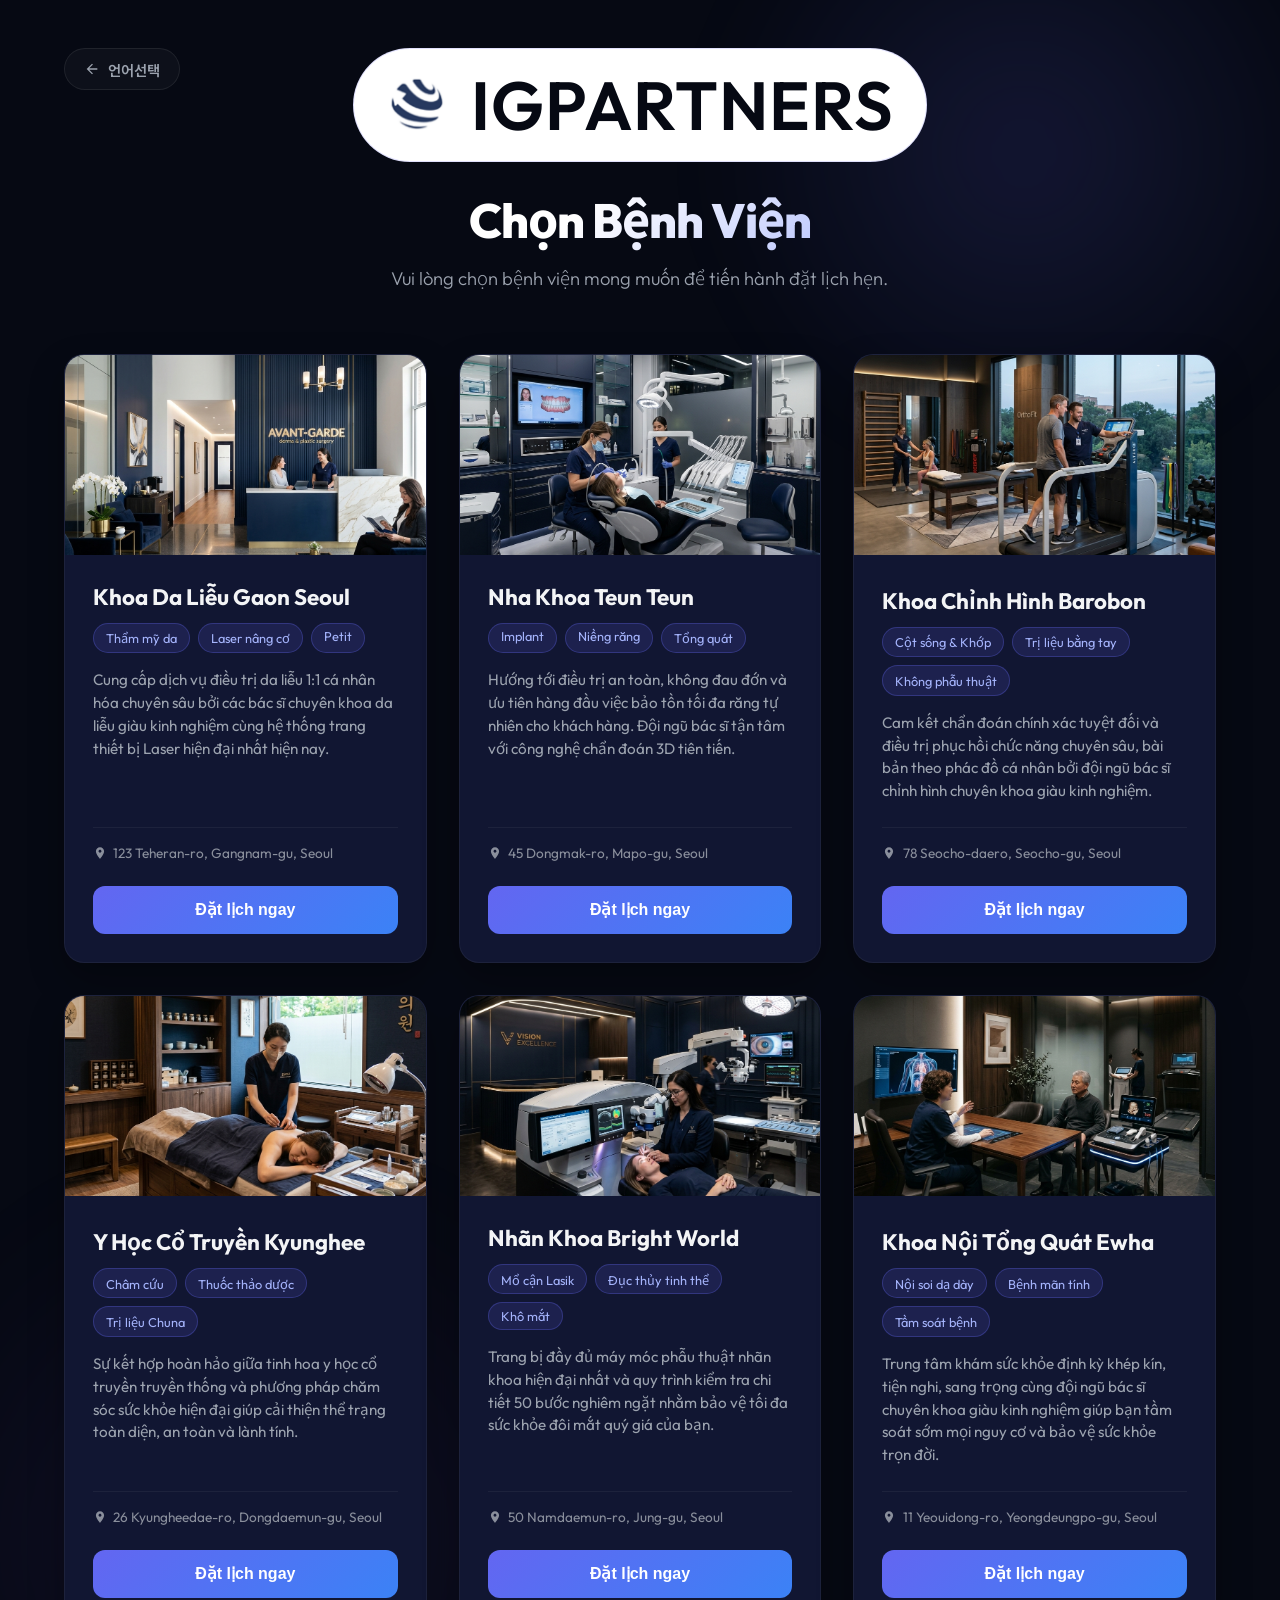
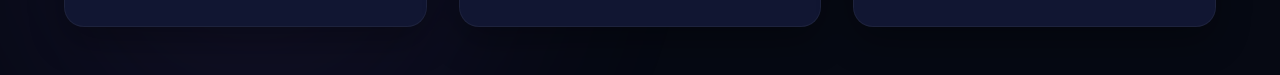
==== vi/index.html @ d09c88da "Add back-to-lang button to vi/index.html and style.css" ====
<!DOCTYPE html>
<html lang="vi">

<head>
  <meta charset="UTF-8">
  <meta name="viewport" content="width=device-width, initial-scale=1.0">
  <title>IGPartners - Chọn Bệnh Viện</title>

  <!-- 폰트 불러오기 -->
  <link rel="preconnect" href="https://fonts.googleapis.com">
  <link rel="preconnect" href="https://fonts.gstatic.com" crossorigin>
  <link
    href="https://fonts.googleapis.com/css2?family=Outfit:wght@300;400;600;800&family=Noto+Sans+KR:wght@300;400;700&display=swap"
    rel="stylesheet">

  <!-- 메인 스타일시트 연동 -->
  <link rel="stylesheet" href="../css/style.css">
</head>

<body>
  <!-- 백그라운드 오로라 빛 장식 -->
  <div class="bg-decorations">
    <div class="aurora-1"></div>
    <div class="aurora-2"></div>
  </div>

  <div class="container">
    <!-- 언어선택 돌아가기 버튼 -->
    <a href="../index.html" class="back-to-lang">
      <svg class="back-icon" viewBox="0 0 24 24">
        <path d="M20 11H7.83l5.59-5.59L12 4l-8 8 8 8 1.41-1.41L7.83 13H20v-2z"/>
      </svg>
      <span>언어선택</span>
    </a>

    <header class="header">
      <span class="brand-badge">
        <img src="../img/logo.png" alt="Logo" class="brand-logo">IGPartners
      </span>
      <h1 class="title">Chọn Bệnh Viện</h1>
      <p class="subtitle">Vui lòng chọn bệnh viện mong muốn để tiến hành đặt lịch hẹn.</p>
    </header>

    <!-- 3열 반응형 병원 그리드 영역 -->
    <main class="clinic-grid">

      <!-- 1. 서울 가온 피부과 -->
      <article class="clinic-card">
        <div class="clinic-img-wrapper">
          <img class="clinic-img" src="../img/clinic_1_dermatology.png" alt="Khoa Da Liễu Gaon Seoul">
        </div>
        <div class="clinic-content">
          <h2 class="clinic-title">Khoa Da Liễu Gaon Seoul</h2>
          <div class="clinic-depts">
            <span class="dept-badge">Thẩm mỹ da</span>
            <span class="dept-badge">Laser nâng cơ</span>
            <span class="dept-badge">Petit</span>
          </div>
          <p class="clinic-desc">Cung cấp dịch vụ điều trị da liễu 1:1 cá nhân hóa chuyên sâu bởi các bác sĩ chuyên khoa da liễu giàu kinh nghiệm cùng hệ thống trang thiết bị Laser hiện đại nhất hiện nay.</p>
          <div class="clinic-address">
            <svg class="address-icon" viewBox="0 0 24 24">
              <path d="M12 2C8.13 2 5 5.13 5 9c0 5.25 7 13 7 13s7-7.75 7-13c0-3.87-3.13-7-7-7zm0 9.5c-1.38 0-2.5-1.12-2.5-2.5s1.12-2.5 2.5-2.5 2.5 1.12 2.5 2.5-1.12 2.5-2.5 2.5z"/>
            </svg>
            <span>123 Teheran-ro, Gangnam-gu, Seoul</span>
          </div>
          <button class="clinic-select-btn" onclick="selectClinic('Gaon Seoul Dermatology')">Đặt lịch ngay</button>
        </div>
      </article>

      <!-- 2. 튼튼치과 -->
      <article class="clinic-card">
        <div class="clinic-img-wrapper">
          <img class="clinic-img" src="../img/clinic_2_dental.png" alt="Nha Khoa Teun Teun">
        </div>
        <div class="clinic-content">
          <h2 class="clinic-title">Nha Khoa Teun Teun</h2>
          <div class="clinic-depts">
            <span class="dept-badge">Implant</span>
            <span class="dept-badge">Niềng răng</span>
            <span class="dept-badge">Tổng quát</span>
          </div>
          <p class="clinic-desc">Hướng tới điều trị an toàn, không đau đớn và ưu tiên hàng đầu việc bảo tồn tối đa răng tự nhiên cho khách hàng. Đội ngũ bác sĩ tận tâm với công nghệ chẩn đoán 3D tiên tiến.</p>
          <div class="clinic-address">
            <svg class="address-icon" viewBox="0 0 24 24">
              <path d="M12 2C8.13 2 5 5.13 5 9c0 5.25 7 13 7 13s7-7.75 7-13c0-3.87-3.13-7-7-7zm0 9.5c-1.38 0-2.5-1.12-2.5-2.5s1.12-2.5 2.5-2.5 2.5 1.12 2.5 2.5-1.12 2.5-2.5 2.5z"/>
            </svg>
            <span>45 Dongmak-ro, Mapo-gu, Seoul</span>
          </div>
          <button class="clinic-select-btn" onclick="selectClinic('Teun Teun Dental')">Đặt lịch ngay</button>
        </div>
      </article>

      <!-- 3. 바로본정형외과 -->
      <article class="clinic-card">
        <div class="clinic-img-wrapper">
          <img class="clinic-img" src="../img/clinic_3_ortho.png" alt="Khoa Chỉnh Hình Barobon">
        </div>
        <div class="clinic-content">
          <h2 class="clinic-title">Khoa Chỉnh Hình Barobon</h2>
          <div class="clinic-depts">
            <span class="dept-badge">Cột sống & Khớp</span>
            <span class="dept-badge">Trị liệu bằng tay</span>
            <span class="dept-badge">Không phẫu thuật</span>
          </div>
          <p class="clinic-desc">Cam kết chẩn đoán chính xác tuyệt đối và điều trị phục hồi chức năng chuyên sâu, bài bản theo phác đồ cá nhân bởi đội ngũ bác sĩ chỉnh hình chuyên khoa giàu kinh nghiệm.</p>
          <div class="clinic-address">
            <svg class="address-icon" viewBox="0 0 24 24">
              <path d="M12 2C8.13 2 5 5.13 5 9c0 5.25 7 13 7 13s7-7.75 7-13c0-3.87-3.13-7-7-7zm0 9.5c-1.38 0-2.5-1.12-2.5-2.5s1.12-2.5 2.5-2.5 2.5 1.12 2.5 2.5-1.12 2.5-2.5 2.5z"/>
            </svg>
            <span>78 Seocho-daero, Seocho-gu, Seoul</span>
          </div>
          <button class="clinic-select-btn" onclick="selectClinic('Barobon Orthopedics')">Đặt lịch ngay</button>
        </div>
      </article>

      <!-- 4. 경희한의원 -->
      <article class="clinic-card">
        <div class="clinic-img-wrapper">
          <img class="clinic-img" src="../img/clinic_4_oriental.png" alt="Phòng Khám Y Học Cổ Truyền Kyunghee">
        </div>
        <div class="clinic-content">
          <h2 class="clinic-title">Y Học Cổ Truyền Kyunghee</h2>
          <div class="clinic-depts">
            <span class="dept-badge">Châm cứu</span>
            <span class="dept-badge">Thuốc thảo dược</span>
            <span class="dept-badge">Trị liệu Chuna</span>
          </div>
          <p class="clinic-desc">Sự kết hợp hoàn hảo giữa tinh hoa y học cổ truyền truyền thống và phương pháp chăm sóc sức khỏe hiện đại giúp cải thiện thể trạng toàn diện, an toàn và lành tính.</p>
          <div class="clinic-address">
            <svg class="address-icon" viewBox="0 0 24 24">
              <path d="M12 2C8.13 2 5 5.13 5 9c0 5.25 7 13 7 13s7-7.75 7-13c0-3.87-3.13-7-7-7zm0 9.5c-1.38 0-2.5-1.12-2.5-2.5s1.12-2.5 2.5-2.5 2.5 1.12 2.5 2.5-1.12 2.5-2.5 2.5z"/>
            </svg>
            <span>26 Kyungheedae-ro, Dongdaemun-gu, Seoul</span>
          </div>
          <button class="clinic-select-btn" onclick="selectClinic('Kyunghee Oriental Medicine')">Đặt lịch ngay</button>
        </div>
      </article>

      <!-- 5. 밝은나라안과 -->
      <article class="clinic-card">
        <div class="clinic-img-wrapper">
          <img class="clinic-img" src="../img/clinic_5_eye.png" alt="Nhãn Khoa Bright World">
        </div>
        <div class="clinic-content">
          <h2 class="clinic-title">Nhãn Khoa Bright World</h2>
          <div class="clinic-depts">
            <span class="dept-badge">Mổ cận Lasik</span>
            <span class="dept-badge">Đục thủy tinh thể</span>
            <span class="dept-badge">Khô mắt</span>
          </div>
          <p class="clinic-desc">Trang bị đầy đủ máy móc phẫu thuật nhãn khoa hiện đại nhất và quy trình kiểm tra chi tiết 50 bước nghiêm ngặt nhằm bảo vệ tối đa sức khỏe đôi mắt quý giá của bạn.</p>
          <div class="clinic-address">
            <svg class="address-icon" viewBox="0 0 24 24">
              <path d="M12 2C8.13 2 5 5.13 5 9c0 5.25 7 13 7 13s7-7.75 7-13c0-3.87-3.13-7-7-7zm0 9.5c-1.38 0-2.5-1.12-2.5-2.5s1.12-2.5 2.5-2.5 2.5 1.12 2.5 2.5-1.12 2.5-2.5 2.5z"/>
            </svg>
            <span>50 Namdaemun-ro, Jung-gu, Seoul</span>
          </div>
          <button class="clinic-select-btn" onclick="selectClinic('Bright World Eye Clinic')">Đặt lịch ngay</button>
        </div>
      </article>

      <!-- 6. 이화종합검진내과 -->
      <article class="clinic-card">
        <div class="clinic-img-wrapper">
          <img class="clinic-img" src="../img/clinic_6_internal.png" alt="Khoa Nội & Khám Sức Khỏe Tổng Quát Ewha">
        </div>
        <div class="clinic-content">
          <h2 class="clinic-title">Khoa Nội Tổng Quát Ewha</h2>
          <div class="clinic-depts">
            <span class="dept-badge">Nội soi dạ dày</span>
            <span class="dept-badge">Bệnh mãn tính</span>
            <span class="dept-badge">Tầm soát bệnh</span>
          </div>
          <p class="clinic-desc">Trung tâm khám sức khỏe định kỳ khép kín, tiện nghi, sang trọng cùng đội ngũ bác sĩ chuyên khoa giàu kinh nghiệm giúp bạn tầm soát sớm mọi nguy cơ và bảo vệ sức khỏe trọn đời.</p>
          <div class="clinic-address">
            <svg class="address-icon" viewBox="0 0 24 24">
              <path d="M12 2C8.13 2 5 5.13 5 9c0 5.25 7 13 7 13s7-7.75 7-13c0-3.87-3.13-7-7-7zm0 9.5c-1.38 0-2.5-1.12-2.5-2.5s1.12-2.5 2.5-2.5 2.5 1.12 2.5 2.5-1.12 2.5-2.5 2.5z"/>
            </svg>
            <span>11 Yeouidong-ro, Yeongdeungpo-gu, Seoul</span>
          </div>
          <button class="clinic-select-btn" onclick="selectClinic('Ewha Internal Medicine')">Đặt lịch ngay</button>
        </div>
      </article>

    </main>
  </div>

  <script>
    /**
     * 병원 선택 시 동작하는 함수
     */
    function selectClinic(clinicName) {
      console.log("Selected Clinic:", clinicName);
      
      // 로컬 스토리지에 선택된 병원명 기록
      localStorage.setItem('selected_clinic', clinicName);
      
      // 사용자 완료 알림 및 피드백 제공 (베트남어)
      alert("Bạn đã chọn: " + clinicName + "\nChúng tôi sẽ chuyển bạn đến trang điền thông tin đặt lịch.");
      
      // 다음 예약 정보 입력 폼이 생기면 이동 처리 (예: location.href = '../form.html')
    }
  </script>
</body>

</html>
---- css/style.css ----
/* ==========================================================================
   IGPartners - Clinic Reservation System
   Language Selection Screen Stylesheet (Dark Theme)
   ========================================================================== */

/* --------------------------------------------------------------------------
   1. Design Tokens & Variables (수정하기 쉽도록 변수화)
   -------------------------------------------------------------------------- */
:root {
  /* Color Palette */
  --bg-main: #060913;
  /* 베이스 딥 다크 네이비 */
  --bg-surface: #0c1020;
  /* 카드 및 섹션 표면 색상 */
  --bg-glow: rgba(99, 102, 241, 0.12);
  /* 백그라운드 오로라 빛 */

  --text-primary: #f3f4f6;
  /* 메인 텍스트 (화이트에 가까운 회색) */
  --text-secondary: #9ca3af;
  /* 보조 설명용 텍스트 (연회색) */

  /* Brand Accent Colors */
  --accent-blue: #3b82f6;
  /* 포인트 블루 */
  --accent-indigo: #6366f1;
  /* 포인트 인디고 */
  --accent-purple: #8b5cf6;
  /* 포인트 퍼플 */


  /* Glassmorphism settings */
  --glass-bg: rgba(255, 255, 255, 0.02);
  --glass-border: rgba(255, 255, 255, 0.06);
  --glass-border-hover: rgba(99, 102, 241, 0.4);

  /* Fonts */
  --font-display: 'Outfit', 'Noto Sans KR', sans-serif;

  /* Animations */
  --transition-smooth: all 0.4s cubic-bezier(0.16, 1, 0.3, 1);
}

/* --------------------------------------------------------------------------
   2. Reset & Global Styles
   -------------------------------------------------------------------------- */
* {
  box-sizing: border-box;
  margin: 0;
  padding: 0;
}

body {
  background-color: var(--bg-main);
  color: var(--text-primary);
  font-family: var(--font-display);
  min-height: 100vh;
  display: flex;
  justify-content: center;
  align-items: center;
  overflow-x: hidden;
  position: relative;
}

/* --------------------------------------------------------------------------
   3. Aesthetic Backdrops (백그라운드 빛 퍼짐 데코레이션)
   -------------------------------------------------------------------------- */
.bg-decorations {
  position: absolute;
  top: 0;
  left: 0;
  width: 100%;
  height: 100%;
  overflow: hidden;
  z-index: 1;
  pointer-events: none;
}

.aurora-1 {
  position: absolute;
  top: -10%;
  right: -5%;
  width: 50vw;
  height: 50vw;
  background: radial-gradient(circle, rgba(99, 102, 241, 0.15) 0%, rgba(6, 9, 19, 0) 70%);
  filter: blur(40px);
}

.aurora-2 {
  position: absolute;
  bottom: -15%;
  left: -10%;
  width: 60vw;
  height: 60vw;
  background: radial-gradient(circle, rgba(139, 92, 246, 0.1) 0%, rgba(6, 9, 19, 0) 70%);
  filter: blur(60px);
}

/* --------------------------------------------------------------------------
   4. Layout Container
   -------------------------------------------------------------------------- */
.container {
  position: relative;
  z-index: 2;
  width: 90%;
  max-width: 1200px;
  padding: 3rem 0;
  display: flex;
  flex-direction: column;
  align-items: center;
}

/* Header Section */
.header {
  text-align: center;
  margin-bottom: 4rem;
  animation: slideUp 0.8s cubic-bezier(0.16, 1, 0.3, 1) forwards;
}

.brand-badge {
  display: inline-flex;
  align-items: center;
  gap: 1.5rem;
  padding: 0.8rem 2rem;
  background: #ffffff;
  border: 1px solid rgba(99, 102, 241, 0.2);
  border-radius: 100px;
  color: var(--bg-main);
  font-size: 4.25rem;
  font-weight: 600;
  letter-spacing: 1px;
  text-transform: uppercase;
  margin-bottom: 1.25rem;
}

.brand-logo {
  height: 0.9em;
  width: auto;
  display: block;
}

.title {
  font-size: 3rem;
  font-weight: 800;
  letter-spacing: -1px;
  background: linear-gradient(135deg, #ffffff 40%, #a5b4fc 100%);
  -webkit-background-clip: text;
  -webkit-text-fill-color: transparent;
  margin-bottom: 0.75rem;
}

.subtitle {
  color: var(--text-secondary);
  font-size: 1.15rem;
  font-weight: 300;
}

/* --------------------------------------------------------------------------
   5. Grid Grid-template (4열 반응형 그리드)
   -------------------------------------------------------------------------- */
.grid-container {
  display: grid;
  grid-template-columns: repeat(4, 1fr);
  gap: 1.5rem;
  width: 100%;
  animation: slideUp 1s cubic-bezier(0.16, 1, 0.3, 1) 0.1s forwards;
  opacity: 0;
}

/* --------------------------------------------------------------------------
   6. Language Card Component (Glassmorphism & Micro-animations)
   -------------------------------------------------------------------------- */
.lang-card {
  background: #1e254a;
  border: 2px solid rgba(255, 255, 255, 0.08);
  border-radius: 24px;
  padding: 3rem 1.5rem;
  display: flex;
  flex-direction: column;
  align-items: center;
  justify-content: center;
  cursor: pointer;
  outline: none;
  backdrop-filter: blur(16px);
  -webkit-backdrop-filter: blur(16px);
  box-shadow: 0 10px 30px rgba(0, 0, 0, 0.4);
  transition: var(--transition-smooth);
  position: relative;
  overflow: hidden;
}

/* Hover 효과 시 내부 은은한 카드 그라데이션 빛 생성 */
.lang-card::before {
  content: '';
  position: absolute;
  top: 0;
  left: 0;
  width: 100%;
  height: 100%;
  background: linear-gradient(135deg, rgba(99, 102, 241, 0.05) 0%, rgba(139, 92, 246, 0.05) 100%);
  opacity: 0;
  transition: var(--transition-smooth);
}

/* 국기 이미지 */
.flag-wrapper {
  position: relative;
  margin-bottom: 1.5rem;
  z-index: 2;
}

.flag {
  width: 90px;
  height: 60px;
  object-fit: cover;
  border-radius: 8px;
  box-shadow: 0 8px 20px rgba(0, 0, 0, 0.5);
  transition: var(--transition-smooth);
  border: 1px solid rgba(255, 255, 255, 0.15);
}

/* 국기 위에 은은한 그라데이션 반사광 입히기 */
.flag-wrapper::after {
  content: '';
  position: absolute;
  top: 0;
  left: 0;
  width: 100%;
  height: 100%;
  border-radius: 8px;
  box-shadow: inset 0 2px 6px rgba(255, 255, 255, 0.2);
  pointer-events: none;
}

/* 언어명 텍스트 */
.lang-info {
  display: flex;
  flex-direction: column;
  align-items: center;
  gap: 0.25rem;
  z-index: 2;
}

.lang-native {
  color: var(--text-primary);
  font-size: 1.45rem;
  font-weight: 700;
  transition: var(--transition-smooth);
}

.lang-ko {
  color: var(--text-secondary);
  font-size: 1.05rem;
  font-weight: 400;
  transition: var(--transition-smooth);
}

/* --------------------------------------------------------------------------
   7. Card Interactions (Hover & Click)
   -------------------------------------------------------------------------- */
.lang-card:hover {
  transform: translateY(-8px);
  background: #2b3361;
  border-color: #6366f1;
  box-shadow: 0 20px 40px rgba(99, 102, 241, 0.25);
}

.lang-card:hover::before {
  opacity: 1;
}

.lang-card:hover .flag {
  transform: scale(1.1) rotate(2deg);
  box-shadow: 0 12px 25px rgba(99, 102, 241, 0.3);
}

.lang-card:hover .lang-native {
  color: #ffffff;
  text-shadow: 0 0 10px rgba(255, 255, 255, 0.3);
}

.lang-card:active {
  transform: translateY(-2px) scale(0.98);
  box-shadow: 0 8px 15px rgba(0, 0, 0, 0.5);
}

/* --------------------------------------------------------------------------
   8. Keyframes Animations
   -------------------------------------------------------------------------- */
@keyframes slideUp {
  from {
    opacity: 0;
    transform: translateY(30px);
  }

  to {
    opacity: 1;
    transform: translateY(0);
  }
}

/* --------------------------------------------------------------------------
   9. Media Queries (반응형 중단점 - 4열 -> 3열 -> 2열)
   -------------------------------------------------------------------------- */

/* 중형 화면 (태블릿 가로 / 소형 데스크톱): 3열 */
@media (max-width: 1024px) {
  .grid-container {
    grid-template-columns: repeat(3, 1fr);
    gap: 1.25rem;
  }

  .title {
    font-size: 2.5rem;
  }
}

/* 태블릿 세로 및 소형 태블릿: 2열 */
@media (max-width: 768px) {
  .grid-container {
    grid-template-columns: repeat(2, 1fr);
    gap: 1rem;
  }

  .lang-card {
    padding: 2.25rem 1rem;
    border-radius: 20px;
  }

  .flag {
    width: 56px;
    height: 42px;
  }

  .title {
    font-size: 2.2rem;
  }

  .subtitle {
    font-size: 1rem;
  }
}

/* 초소형 모바일 화면: 2열 유지하지만 좀 더 타이트하게 */
@media (max-width: 480px) {
  .container {
    padding: 2rem 0;
  }

  .header {
    margin-bottom: 2.5rem;
  }

  .title {
    font-size: 1.8rem;
  }

  .subtitle {
    font-size: 0.9rem;
    word-break: keep-all;
  }

  .lang-native {
    font-size: 1rem;
  }

  .lang-ko {
    font-size: 0.75rem;
  }

  .flag {
    width: 48px;
    height: 36px;
  }
}

/* ==========================================================================
   10. Clinic Selection Page Styles
   ========================================================================== */

/* 3열 병원 그리드 */
.clinic-grid {
  display: grid;
  grid-template-columns: repeat(3, 1fr);
  gap: 2rem;
  width: 100%;
  animation: slideUp 1s cubic-bezier(0.16, 1, 0.3, 1) 0.1s forwards;
  opacity: 0;
}

/* 병원 글래스모피즘 카드 */
.clinic-card {
  background: #111632;
  border: 1px solid rgba(255, 255, 255, 0.05);
  border-radius: 20px;
  overflow: hidden;
  box-shadow: 0 15px 35px rgba(0, 0, 0, 0.3);
  transition: var(--transition-smooth);
  display: flex;
  flex-direction: column;
  height: 100%;
}

.clinic-card:hover {
  transform: translateY(-8px);
  border-color: rgba(99, 102, 241, 0.35);
  box-shadow: 0 20px 40px rgba(99, 102, 241, 0.15);
}

/* 이미지 영역 및 줌 애니메이션 */
.clinic-img-wrapper {
  position: relative;
  width: 100%;
  height: 200px;
  overflow: hidden;
}

.clinic-img {
  width: 100%;
  height: 100%;
  object-fit: cover;
  transition: transform 0.6s cubic-bezier(0.16, 1, 0.3, 1);
}

.clinic-card:hover .clinic-img {
  transform: scale(1.08);
}

/* 카드 콘텐츠 영역 */
.clinic-content {
  padding: 1.75rem;
  display: flex;
  flex-direction: column;
  flex-grow: 1;
}

.clinic-title {
  font-size: 1.4rem;
  font-weight: 700;
  color: var(--text-primary);
  margin-bottom: 0.75rem;
}

/* 진료 과목 태그 배지 */
.clinic-depts {
  display: flex;
  flex-wrap: wrap;
  gap: 0.5rem;
  margin-bottom: 1rem;
}

.dept-badge {
  font-size: 0.8rem;
  padding: 0.3rem 0.75rem;
  border-radius: 100px;
  background: rgba(99, 102, 241, 0.15);
  border: 1px solid rgba(99, 102, 241, 0.3);
  color: #a5b4fc;
  font-weight: 400;
}

/* 병원 소개글 */
.clinic-desc {
  font-size: 0.95rem;
  color: var(--text-secondary);
  line-height: 1.5;
  margin-bottom: 1.5rem;
  flex-grow: 1;
  word-break: keep-all;
}

/* 주소 및 아이콘 */
.clinic-address {
  font-size: 0.85rem;
  color: #8a8f9c;
  display: flex;
  align-items: center;
  gap: 0.4rem;
  margin-top: auto;
  padding-top: 1rem;
  border-top: 1px solid rgba(255, 255, 255, 0.05);
}

.address-icon {
  flex-shrink: 0;
  width: 14px;
  height: 14px;
  fill: currentColor;
}

/* 예약하기 버튼 */
.clinic-select-btn {
  display: block;
  width: 100%;
  padding: 0.9rem;
  margin-top: 1.5rem;
  background: linear-gradient(135deg, var(--accent-indigo) 0%, var(--accent-blue) 100%);
  border: none;
  border-radius: 12px;
  color: #ffffff;
  font-size: 1rem;
  font-weight: 600;
  cursor: pointer;
  transition: var(--transition-smooth);
  text-align: center;
  text-decoration: none;
}

.clinic-select-btn:hover {
  background: linear-gradient(135deg, #7477f3 0%, #4f8ff7 100%);
  box-shadow: 0 5px 15px rgba(99, 102, 241, 0.4);
}

/* 9. Media Queries 확장 (반응형 병원 그리드 조율) */
@media (max-width: 1024px) {
  .clinic-grid {
    grid-template-columns: repeat(2, 1fr);
    gap: 1.5rem;
  }
}

@media (max-width: 640px) {
  .clinic-grid {
    grid-template-columns: 1fr;
    gap: 1.25rem;
  }

  .clinic-img-wrapper {
    height: 180px;
  }
}

/* 언어선택 돌아가기 버튼 */
.back-to-lang {
  position: absolute;
  left: 0;
  top: 3rem;
  display: inline-flex;
  align-items: center;
  gap: 0.5rem;
  padding: 0.6rem 1.2rem;
  background: rgba(255, 255, 255, 0.03);
  border: 1px solid rgba(255, 255, 255, 0.08);
  border-radius: 100px;
  color: var(--text-secondary);
  font-size: 0.9rem;
  font-weight: 600;
  text-decoration: none;
  transition: var(--transition-smooth);
  cursor: pointer;
  z-index: 10;
}

.back-to-lang:hover {
  background: rgba(99, 102, 241, 0.1);
  border-color: rgba(99, 102, 241, 0.3);
  color: var(--text-primary);
}

.back-icon {
  width: 16px;
  height: 16px;
  fill: currentColor;
  transition: transform 0.3s ease;
}

.back-to-lang:hover .back-icon {
  transform: translateX(-4px);
}

@media (max-width: 768px) {
  .back-to-lang {
    position: static;
    margin-bottom: 2rem;
    align-self: flex-start;
  }
}
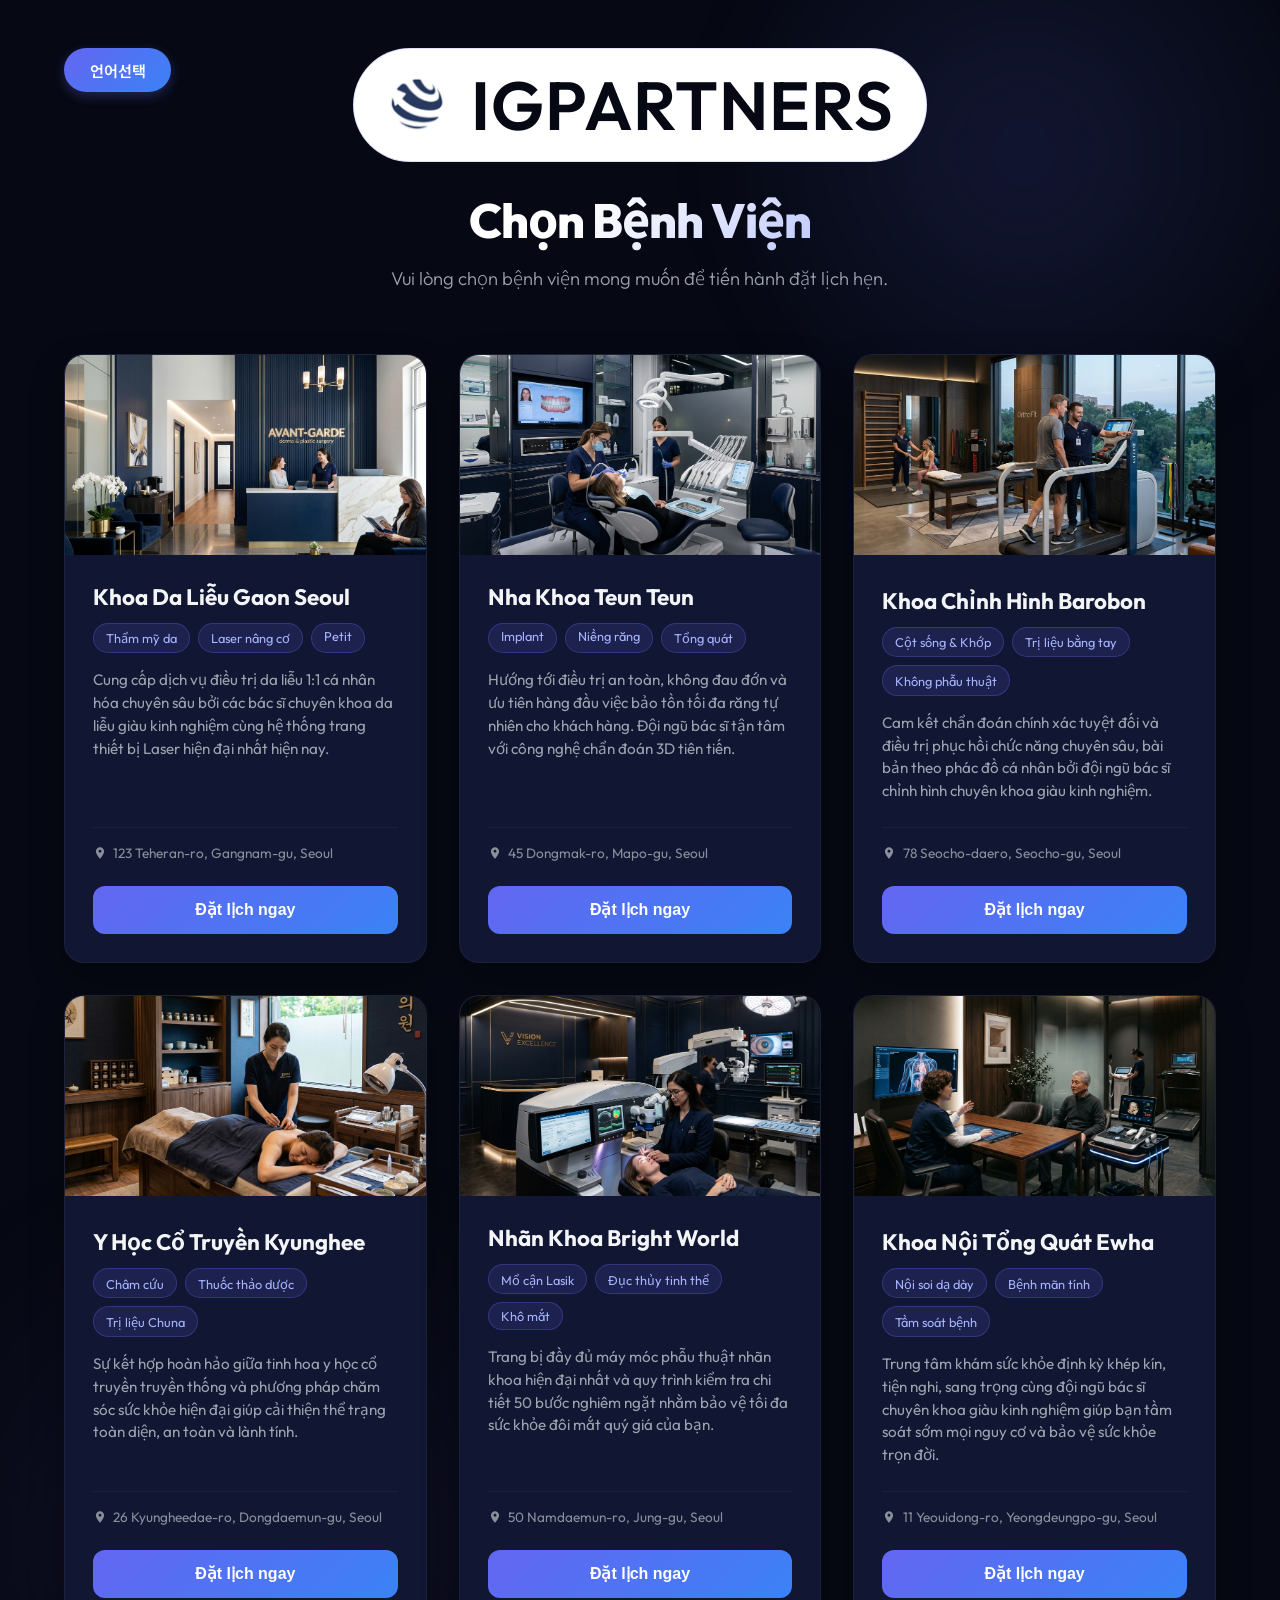
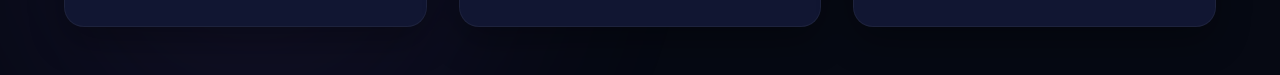
==== commit 1120cb73: "Redesign back-to-lang button: remove arrow icon and apply gradient style" ====
--- a/vi/index.html
+++ b/vi/index.html
@@ -26,12 +26,7 @@
 
   <div class="container">
     <!-- 언어선택 돌아가기 버튼 -->
-    <a href="../index.html" class="back-to-lang">
-      <svg class="back-icon" viewBox="0 0 24 24">
-        <path d="M20 11H7.83l5.59-5.59L12 4l-8 8 8 8 1.41-1.41L7.83 13H20v-2z"/>
-      </svg>
-      <span>언어선택</span>
-    </a>
+    <a href="../index.html" class="back-to-lang">언어선택</a>
 
     <header class="header">
       <span class="brand-badge">
--- a/css/style.css
+++ b/css/style.css
@@ -530,47 +530,39 @@
   }
 }
 
-/* 언어선택 돌아가기 버튼 */
+/* 언어선택 돌아가기 버튼 (그라데이션 및 3D 호버 디자인) */
 .back-to-lang {
   position: absolute;
   left: 0;
   top: 3rem;
   display: inline-flex;
   align-items: center;
-  gap: 0.5rem;
-  padding: 0.6rem 1.2rem;
-  background: rgba(255, 255, 255, 0.03);
-  border: 1px solid rgba(255, 255, 255, 0.08);
+  justify-content: center;
+  padding: 0.7rem 1.6rem;
+  background: linear-gradient(135deg, var(--accent-indigo) 0%, var(--accent-blue) 100%);
+  border: none;
   border-radius: 100px;
-  color: var(--text-secondary);
-  font-size: 0.9rem;
+  color: #ffffff;
+  font-size: 0.95rem;
   font-weight: 600;
   text-decoration: none;
   transition: var(--transition-smooth);
   cursor: pointer;
   z-index: 10;
+  box-shadow: 0 4px 12px rgba(99, 102, 241, 0.3);
 }
 
 .back-to-lang:hover {
-  background: rgba(99, 102, 241, 0.1);
-  border-color: rgba(99, 102, 241, 0.3);
-  color: var(--text-primary);
-}
-
-.back-icon {
-  width: 16px;
-  height: 16px;
-  fill: currentColor;
-  transition: transform 0.3s ease;
-}
-
-.back-to-lang:hover .back-icon {
-  transform: translateX(-4px);
+  background: linear-gradient(135deg, #7477f3 0%, #4f8ff7 100%);
+  box-shadow: 0 6px 16px rgba(99, 102, 241, 0.5);
+  transform: translateY(-2px);
+  color: #ffffff;
 }
 
 @media (max-width: 768px) {
   .back-to-lang {
     position: static;
+    margin-top: 1rem;
     margin-bottom: 2rem;
     align-self: flex-start;
   }
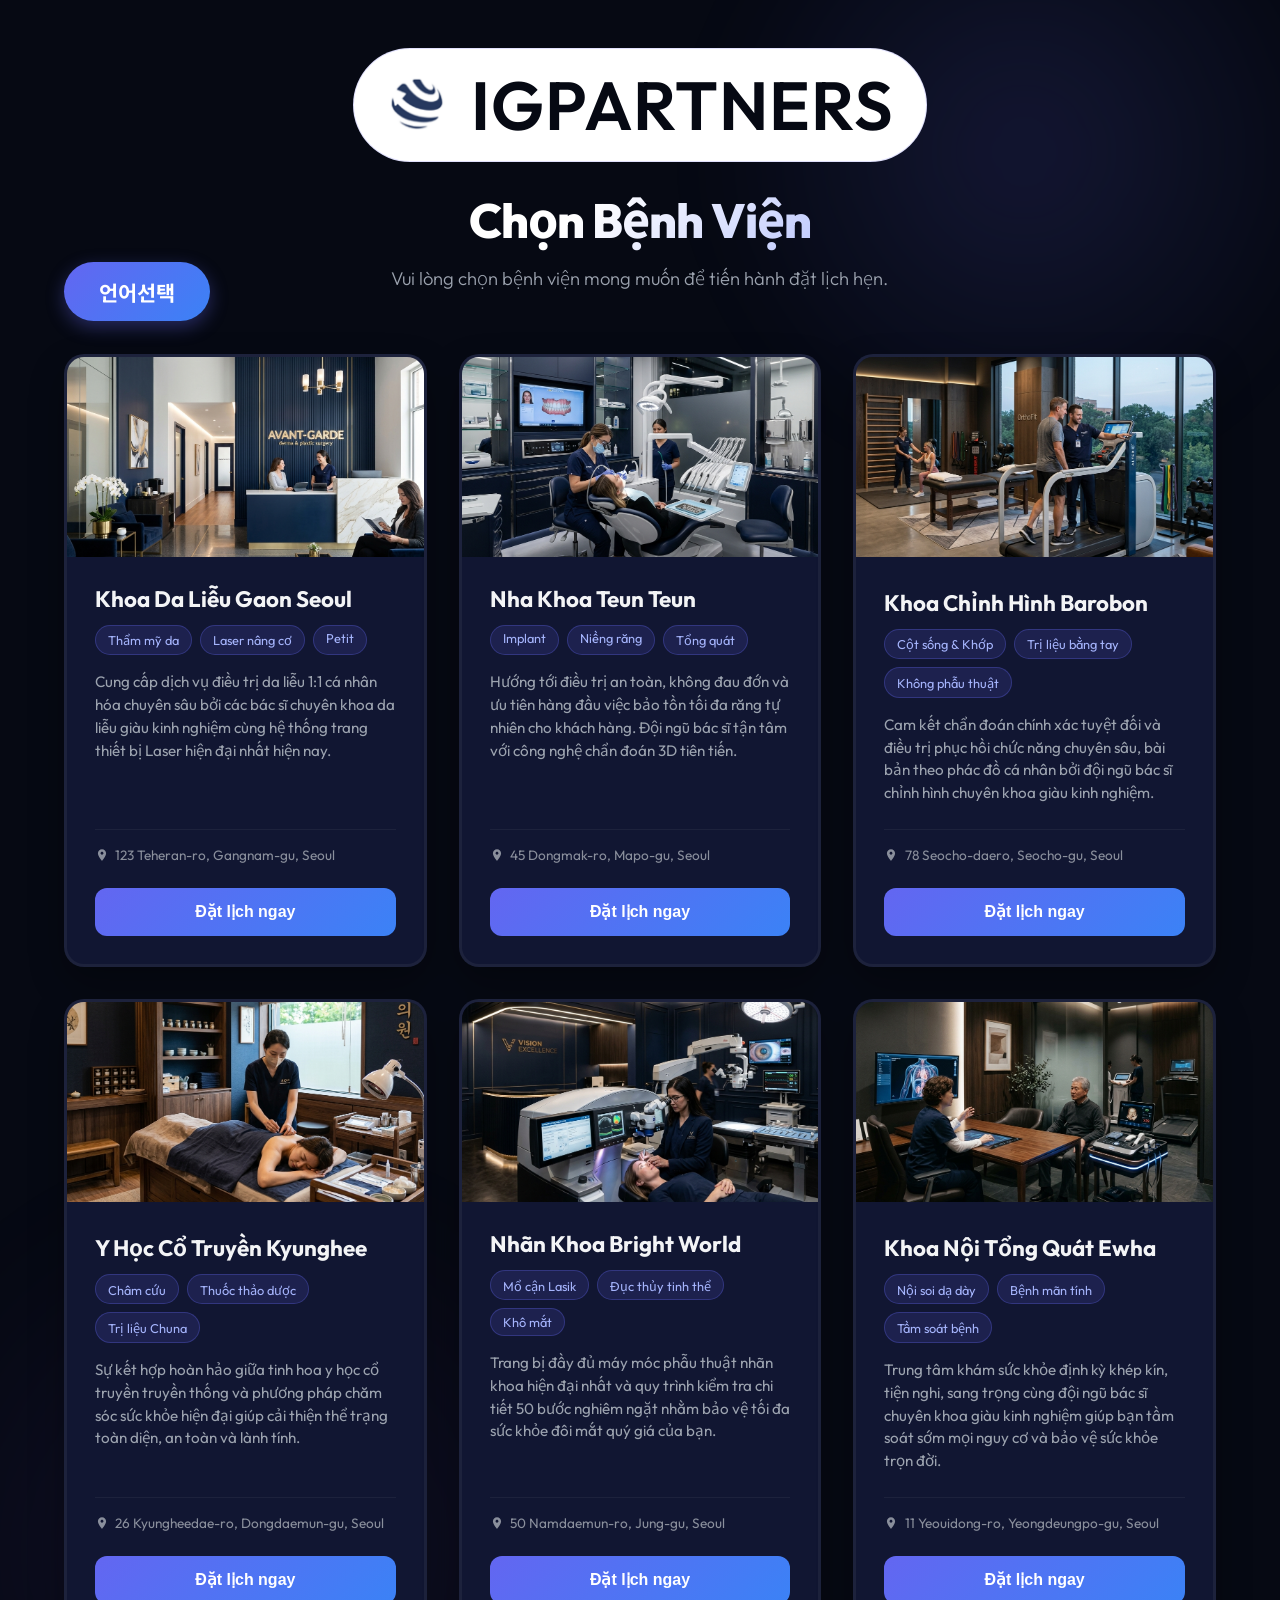
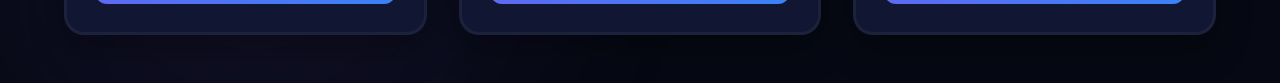
==== commit 3620a46d: "feat: 예약 연락처 추가 및 등급별 보안 규칙(Firestore Rules) 적용" ====
--- a/vi/index.html
+++ b/vi/index.html
@@ -14,7 +14,7 @@
     rel="stylesheet">
 
   <!-- 메인 스타일시트 연동 -->
-  <link rel="stylesheet" href="../css/style.css">
+  <link rel="stylesheet" href="/css/style.css?v=2.0.7">
 </head>
 
 <body>
@@ -190,10 +190,8 @@
       // 로컬 스토리지에 선택된 병원명 기록
       localStorage.setItem('selected_clinic', clinicName);
       
-      // 사용자 완료 알림 및 피드백 제공 (베트남어)
-      alert("Bạn đã chọn: " + clinicName + "\nChúng tôi sẽ chuyển bạn đến trang điền thông tin đặt lịch.");
-      
-      // 다음 예약 정보 입력 폼이 생기면 이동 처리 (예: location.href = '../form.html')
+      // 예약 정보 입력 폼으로 이동 처리
+      location.href = './reservation.html';
     }
   </script>
 </body>
--- a/css/style.css
+++ b/css/style.css
@@ -131,6 +131,7 @@
   letter-spacing: 1px;
   text-transform: uppercase;
   margin-bottom: 1.25rem;
+  white-space: nowrap;
 }
 
 .brand-logo {
@@ -305,6 +306,12 @@
 
 /* 중형 화면 (태블릿 가로 / 소형 데스크톱): 3열 */
 @media (max-width: 1024px) {
+  .brand-badge {
+    font-size: 2.8rem;
+    padding: 0.7rem 1.75rem;
+    gap: 1rem;
+  }
+
   .grid-container {
     grid-template-columns: repeat(3, 1fr);
     gap: 1.25rem;
@@ -317,6 +324,12 @@
 
 /* 태블릿 세로 및 소형 태블릿: 2열 */
 @media (max-width: 768px) {
+  .brand-badge {
+    font-size: 1.5rem;
+    padding: 0.45rem 1.1rem;
+    gap: 0.6rem;
+  }
+
   .grid-container {
     grid-template-columns: repeat(2, 1fr);
     gap: 1rem;
@@ -343,6 +356,12 @@
 
 /* 초소형 모바일 화면: 2열 유지하지만 좀 더 타이트하게 */
 @media (max-width: 480px) {
+  .brand-badge {
+    font-size: 0.85rem;
+    padding: 0.35rem 0.8rem;
+    gap: 0.4rem;
+  }
+
   .container {
     padding: 2rem 0;
   }
@@ -388,10 +407,10 @@
   opacity: 0;
 }
 
-/* 병원 글래스모피즘 카드 */
+/* 병원 글래스모피즘 카드 (3px 보더 세팅으로 레이아웃 흔들림 방지) */
 .clinic-card {
   background: #111632;
-  border: 1px solid rgba(255, 255, 255, 0.05);
+  border: 3px solid rgba(255, 255, 255, 0.05); /* 기본 보더 굵기를 3px로 설정 */
   border-radius: 20px;
   overflow: hidden;
   box-shadow: 0 15px 35px rgba(0, 0, 0, 0.3);
@@ -403,8 +422,9 @@
 
 .clinic-card:hover {
   transform: translateY(-8px);
-  border-color: rgba(99, 102, 241, 0.35);
-  box-shadow: 0 20px 40px rgba(99, 102, 241, 0.15);
+  border-color: rgba(99, 102, 241, 0.55); /* 3배 두꺼워진 테두리 하이라이트 적용 */
+  background: #2b3361; /* 언어선택 카드의 호버 배경 밝기와 통일 */
+  box-shadow: 0 20px 40px rgba(99, 102, 241, 0.25);
 }
 
 /* 이미지 영역 및 줌 애니메이션 */
@@ -534,28 +554,28 @@
 .back-to-lang {
   position: absolute;
   left: 0;
-  top: 3rem;
+  top: 16.4rem; /* 'Vui lòng chọn bệnh viện...' 부제목 라인과 수직 정렬 라인 맞춤 */
   display: inline-flex;
   align-items: center;
   justify-content: center;
-  padding: 0.7rem 1.6rem;
+  padding: 0.9rem 2.2rem; /* 1.5배 가량 넉넉한 크기로 스케일업 */
   background: linear-gradient(135deg, var(--accent-indigo) 0%, var(--accent-blue) 100%);
   border: none;
   border-radius: 100px;
   color: #ffffff;
-  font-size: 0.95rem;
-  font-weight: 600;
+  font-size: 1.3rem; /* 1.5배 가량 큰 폰트로 스케일업 */
+  font-weight: 700;
   text-decoration: none;
   transition: var(--transition-smooth);
   cursor: pointer;
   z-index: 10;
-  box-shadow: 0 4px 12px rgba(99, 102, 241, 0.3);
+  box-shadow: 0 6px 18px rgba(99, 102, 241, 0.35);
 }
 
 .back-to-lang:hover {
   background: linear-gradient(135deg, #7477f3 0%, #4f8ff7 100%);
-  box-shadow: 0 6px 16px rgba(99, 102, 241, 0.5);
-  transform: translateY(-2px);
+  box-shadow: 0 8px 22px rgba(99, 102, 241, 0.55);
+  transform: translateY(-3px);
   color: #ffffff;
 }
 
@@ -566,4 +586,731 @@
     margin-bottom: 2rem;
     align-self: flex-start;
   }
+}
+
+/* ==========================================================================
+   11. Reservation Form Page Styles (예약 입력 폼 스타일)
+   ========================================================================== */
+
+.selected-clinic-badge {
+  display: inline-block;
+  margin-top: 1.25rem;
+  padding: 0.6rem 1.5rem;
+  background: rgba(99, 102, 241, 0.12);
+  border: 1px solid rgba(99, 102, 241, 0.3);
+  border-radius: 100px;
+  color: #a5b4fc;
+  font-size: 1.1rem;
+  font-weight: 600;
+}
+
+#clinic-name-text {
+  color: #ffffff;
+  text-decoration: underline;
+  text-underline-offset: 4px;
+}
+
+.form-container {
+  width: 100%;
+  max-width: 800px;
+  background: #111632;
+  border: 2px solid rgba(255, 255, 255, 0.05);
+  border-radius: 24px;
+  padding: 3rem;
+  box-shadow: 0 20px 50px rgba(0, 0, 0, 0.4);
+  backdrop-filter: blur(16px);
+  -webkit-backdrop-filter: blur(16px);
+  animation: slideUp 1s cubic-bezier(0.16, 1, 0.3, 1) 0.15s forwards;
+  opacity: 0;
+}
+
+.reservation-form {
+  display: flex;
+  flex-direction: column;
+  gap: 2rem;
+}
+
+.form-grid {
+  display: grid;
+  grid-template-columns: repeat(2, 1fr);
+  gap: 1.5rem 2rem;
+}
+
+.form-group {
+  display: flex;
+  flex-direction: column;
+  gap: 0.6rem;
+}
+
+.form-group.full-width {
+  grid-column: span 2;
+}
+
+.form-group label {
+  font-size: 0.95rem;
+  font-weight: 600;
+  color: #e5e7eb;
+  display: flex;
+  align-items: center;
+  gap: 0.25rem;
+}
+
+.form-group label .required {
+  color: #ef4444;
+}
+
+/* 폼 인풋 기본 디자인 (Glassmorphism + Dark) */
+.form-group input[type="text"],
+.form-group input[type="tel"],
+.form-group input[type="date"],
+.form-group select,
+.form-group textarea {
+  background: #181d3a;
+  border: 1px solid rgba(255, 255, 255, 0.1);
+  border-radius: 12px;
+  padding: 0.9rem 1.2rem;
+  font-size: 1rem;
+  color: #ffffff;
+  font-family: var(--font-display);
+  outline: none;
+  transition: var(--transition-smooth);
+  width: 100%;
+}
+
+.form-group textarea {
+  resize: vertical;
+}
+
+.form-group input:hover,
+.form-group select:hover,
+.form-group textarea:hover {
+  border-color: rgba(99, 102, 241, 0.4);
+  background: #1c2244;
+}
+
+.form-group input:focus,
+.form-group select:focus,
+.form-group textarea:focus {
+  border-color: var(--accent-indigo);
+  background: #1c2244;
+  box-shadow: 0 0 12px rgba(99, 102, 241, 0.25);
+}
+
+/* 성별 셀렉트 커스텀 스타일링 대비 */
+.form-group select option {
+  background: #111632;
+  color: #ffffff;
+}
+
+/* 개인정보 수집 동의 커스텀 체크박스 */
+.form-agreement {
+  padding: 1rem 0;
+  border-top: 1px solid rgba(255, 255, 255, 0.05);
+  border-bottom: 1px solid rgba(255, 255, 255, 0.05);
+}
+
+.checkbox-container {
+  display: flex;
+  align-items: flex-start;
+  position: relative;
+  padding-left: 2.25rem;
+  cursor: pointer;
+  font-size: 0.95rem;
+  color: var(--text-secondary);
+  line-height: 1.5;
+  user-select: none;
+}
+
+.checkbox-container input {
+  position: absolute;
+  opacity: 0;
+  cursor: pointer;
+  height: 0;
+  width: 0;
+}
+
+.checkmark {
+  position: absolute;
+  top: 3px;
+  left: 0;
+  height: 20px;
+  width: 20px;
+  background-color: #181d3a;
+  border: 1px solid rgba(255, 255, 255, 0.15);
+  border-radius: 6px;
+  transition: var(--transition-smooth);
+}
+
+.checkbox-container:hover input ~ .checkmark {
+  border-color: var(--accent-indigo);
+}
+
+.checkbox-container input:checked ~ .checkmark {
+  background-color: var(--accent-indigo);
+  border-color: var(--accent-indigo);
+}
+
+.checkmark:after {
+  content: "";
+  position: absolute;
+  display: none;
+}
+
+.checkbox-container input:checked ~ .checkmark:after {
+  display: block;
+}
+
+.checkbox-container .checkmark:after {
+  left: 6px;
+  top: 2px;
+  width: 6px;
+  height: 11px;
+  border: solid white;
+  border-width: 0 2px 2px 0;
+  transform: rotate(45deg);
+}
+
+.agreement-text .required {
+  color: #ef4444;
+}
+
+/* 버튼 액션 스타일 */
+.form-actions {
+  display: flex;
+  justify-content: space-between;
+  gap: 1.5rem;
+  margin-top: 1rem;
+}
+
+.btn {
+  display: inline-flex;
+  align-items: center;
+  justify-content: center;
+  padding: 1rem 2rem;
+  border-radius: 12px;
+  font-size: 1.1rem;
+  font-weight: 600;
+  cursor: pointer;
+  transition: var(--transition-smooth);
+  border: none;
+  outline: none;
+  flex: 1;
+  text-align: center;
+}
+
+.btn-primary {
+  background: linear-gradient(135deg, var(--accent-indigo) 0%, var(--accent-blue) 100%);
+  color: #ffffff;
+  box-shadow: 0 5px 15px rgba(99, 102, 241, 0.3);
+}
+
+.btn-primary:hover {
+  background: linear-gradient(135deg, #7477f3 0%, #4f8ff7 100%);
+  box-shadow: 0 8px 22px rgba(99, 102, 241, 0.45);
+  transform: translateY(-2px);
+}
+
+.btn-primary:disabled {
+  background: #3b3f5c;
+  color: #8a8f9c;
+  cursor: not-allowed;
+  transform: none;
+  box-shadow: none;
+}
+
+.btn-secondary {
+  background: rgba(255, 255, 255, 0.05);
+  border: 1px solid rgba(255, 255, 255, 0.1);
+  color: var(--text-primary);
+}
+
+.btn-secondary:hover {
+  background: rgba(255, 255, 255, 0.1);
+  border-color: rgba(255, 255, 255, 0.2);
+  transform: translateY(-2px);
+}
+
+@media (max-width: 640px) {
+  .form-container {
+    padding: 1.75rem;
+  }
+  .form-grid {
+    grid-template-columns: 1fr;
+  }
+  .form-group.full-width {
+    grid-column: span 1;
+  }
+  .form-actions {
+    flex-direction: column-reverse;
+  }
+}
+
+/* ==========================================================================
+   12. Admin Dashboard Styles (관리자 대시보드 스타일)
+   ========================================================================== */
+
+.admin-container {
+  max-width: 1400px;
+  width: 95%;
+}
+
+/* 대시보드 통계 카드 */
+.admin-stats {
+  display: grid;
+  grid-template-columns: repeat(4, 1fr);
+  gap: 1.5rem;
+  width: 100%;
+  margin-bottom: 2.5rem;
+  animation: slideUp 0.8s cubic-bezier(0.16, 1, 0.3, 1) 0.1s forwards;
+  opacity: 0;
+}
+
+.stat-card {
+  background: #111632;
+  border: 2px solid rgba(255, 255, 255, 0.05);
+  border-radius: 18px;
+  padding: 1.5rem;
+  display: flex;
+  flex-direction: column;
+  gap: 0.5rem;
+  box-shadow: 0 10px 25px rgba(0, 0, 0, 0.25);
+  position: relative;
+  overflow: hidden;
+}
+
+/* 통계 카드 왼쪽 컬러 바 지시자 */
+.stat-card::before {
+  content: '';
+  position: absolute;
+  left: 0;
+  top: 0;
+  bottom: 0;
+  width: 5px;
+  background-color: var(--accent-indigo);
+}
+
+.stat-card.pending::before {
+  background-color: #f59e0b; /* 주황색 */
+}
+
+.stat-card.confirmed::before {
+  background-color: #10b981; /* 녹색 */
+}
+
+.stat-card.cancelled::before {
+  background-color: #ef4444; /* 빨간색 */
+}
+
+.stat-title {
+  font-size: 0.9rem;
+  color: var(--text-secondary);
+  font-weight: 600;
+}
+
+.stat-value {
+  font-size: 2.25rem;
+  font-weight: 800;
+  color: #ffffff;
+}
+
+/* 대시보드 메인 영역 */
+.admin-main {
+  width: 100%;
+  background: #111632;
+  border: 2px solid rgba(255, 255, 255, 0.05);
+  border-radius: 20px;
+  padding: 2rem;
+  box-shadow: 0 15px 35px rgba(0, 0, 0, 0.3);
+  animation: slideUp 1s cubic-bezier(0.16, 1, 0.3, 1) 0.15s forwards;
+  opacity: 0;
+}
+
+.table-controls {
+  display: flex;
+  justify-content: space-between;
+  align-items: center;
+  margin-bottom: 1.5rem;
+  border-bottom: 1px solid rgba(255, 255, 255, 0.05);
+  padding-bottom: 1rem;
+}
+
+.table-controls h2 {
+  font-size: 1.25rem;
+  font-weight: 700;
+  color: #ffffff;
+}
+
+.btn-refresh {
+  display: inline-flex;
+  align-items: center;
+  gap: 0.5rem;
+  padding: 0.6rem 1.2rem;
+  background: rgba(255, 255, 255, 0.05);
+  border: 1px solid rgba(255, 255, 255, 0.1);
+  border-radius: 8px;
+  color: #ffffff;
+  font-size: 0.9rem;
+  font-weight: 600;
+  cursor: pointer;
+  transition: var(--transition-smooth);
+}
+
+.btn-refresh:hover {
+  background: rgba(255, 255, 255, 0.1);
+  border-color: rgba(255, 255, 255, 0.2);
+}
+
+.btn-refresh svg {
+  transition: transform 0.6s ease;
+}
+
+.btn-refresh:hover svg {
+  transform: rotate(180deg);
+}
+
+/* 관리 테이블 반응형 */
+.table-responsive {
+  width: 100%;
+  overflow-x: auto;
+}
+
+.admin-table {
+  width: 100%;
+  border-collapse: collapse;
+  text-align: left;
+  font-size: 0.9rem;
+}
+
+.admin-table th,
+.admin-table td {
+  padding: 1.1rem 1rem;
+  border-bottom: 1px solid rgba(255, 255, 255, 0.05);
+  vertical-align: middle;
+}
+
+.admin-table th {
+  background-color: rgba(255, 255, 255, 0.02);
+  font-weight: 700;
+  color: var(--text-secondary);
+  font-size: 0.85rem;
+  text-transform: uppercase;
+  letter-spacing: 0.5px;
+}
+
+.admin-table tbody tr {
+  transition: var(--transition-smooth);
+}
+
+.admin-table tbody tr:hover {
+  background-color: rgba(255, 255, 255, 0.02);
+}
+
+/* 테이블 각 컬럼 너비 조정 대비 및 스타일 */
+.col-date {
+  color: var(--text-secondary);
+  font-size: 0.85rem;
+  white-space: nowrap;
+}
+
+.table-clinic-name {
+  display: inline-block;
+  padding: 0.25rem 0.6rem;
+  background: rgba(99, 102, 241, 0.1);
+  border-radius: 6px;
+  color: #a5b4fc;
+  font-weight: 600;
+}
+
+.col-id {
+  min-width: 150px;
+}
+
+.id-badge {
+  font-size: 0.75rem;
+  padding: 0.2rem 0.5rem;
+  border-radius: 4px;
+  margin-bottom: 0.25rem;
+  width: fit-content;
+}
+
+.id-badge.alien {
+  background: rgba(59, 130, 246, 0.15);
+  color: #93c5fd;
+  border: 1px solid rgba(59, 130, 246, 0.25);
+}
+
+.id-badge.passport {
+  background: rgba(139, 92, 246, 0.15);
+  color: #c7d2fe;
+  border: 1px solid rgba(139, 92, 246, 0.25);
+}
+
+.col-dob, .col-res-date, .col-phone {
+  white-space: nowrap;
+}
+
+.col-address, .col-symptoms {
+  max-width: 180px;
+  font-size: 0.85rem;
+  color: var(--text-secondary);
+  word-break: break-all;
+  white-space: normal;
+}
+
+.font-bold {
+  font-weight: 700;
+}
+
+.text-accent {
+  color: #818cf8;
+}
+
+/* 상태 배지 */
+.badge {
+  display: inline-flex;
+  padding: 0.35rem 0.75rem;
+  border-radius: 100px;
+  font-size: 0.8rem;
+  font-weight: 700;
+}
+
+.badge-pending {
+  background: rgba(245, 158, 11, 0.15);
+  color: #fbbf24;
+  border: 1px solid rgba(245, 158, 11, 0.3);
+}
+
+.badge-confirmed {
+  background: rgba(16, 185, 129, 0.15);
+  color: #34d399;
+  border: 1px solid rgba(16, 185, 129, 0.3);
+}
+
+.badge-cancelled {
+  background: rgba(239, 68, 68, 0.15);
+  color: #f87171;
+  border: 1px solid rgba(239, 68, 68, 0.3);
+}
+
+/* 액션 버튼 관리 */
+.action-wrapper {
+  display: flex;
+  flex-wrap: wrap;
+  gap: 0.4rem;
+}
+
+.btn-action {
+  padding: 0.3rem 0.6rem;
+  border-radius: 6px;
+  font-size: 0.8rem;
+  font-weight: 600;
+  cursor: pointer;
+  border: none;
+  transition: var(--transition-smooth);
+}
+
+.btn-action.confirm {
+  background-color: #10b981;
+  color: #ffffff;
+}
+
+.btn-action.confirm:hover {
+  background-color: #059669;
+}
+
+.btn-action.cancel {
+  background-color: #ef4444;
+  color: #ffffff;
+}
+
+.btn-action.cancel:hover {
+  background-color: #dc2626;
+}
+
+.btn-action.pending {
+  background-color: rgba(255, 255, 255, 0.08);
+  color: #ffffff;
+  border: 1px solid rgba(255, 255, 255, 0.15);
+}
+
+.btn-action.pending:hover {
+  background-color: rgba(255, 255, 255, 0.15);
+}
+
+.btn-action.delete {
+  background-color: transparent;
+  color: #ef4444;
+  border: 1px solid rgba(239, 68, 68, 0.3);
+}
+
+.btn-action.delete:hover {
+  background-color: rgba(239, 68, 68, 0.1);
+}
+
+/* 로딩, 에러, 공백 행 처리 */
+.table-loading,
+.table-empty,
+.table-error {
+  text-align: center;
+  padding: 3rem !important;
+  color: var(--text-secondary);
+  font-size: 1rem;
+}
+
+.table-error {
+  color: #f87171;
+}
+
+/* 미디어 쿼리 조율 */
+@media (max-width: 1024px) {
+  .admin-stats {
+    grid-template-columns: repeat(2, 1fr);
+    gap: 1rem;
+  }
+}
+
+@media (max-width: 640px) {
+  .admin-stats {
+    grid-template-columns: 1fr;
+  }
+  .admin-main {
+    padding: 1rem;
+  }
+  .table-controls {
+    flex-direction: column;
+    align-items: flex-start;
+    gap: 1rem;
+  }
+}
+
+/* ==========================================================================
+   13. Top Navigation & Google Auth Styles (상단 로그인 영역 스타일)
+   ========================================================================== */
+
+.auth-bar {
+  position: fixed;
+  top: 1.5rem;
+  right: 1.5rem;
+  z-index: 100;
+  display: flex;
+  align-items: center;
+  gap: 1rem;
+}
+
+/* 인증 관련 버튼 공통 */
+.btn-auth {
+  display: inline-flex;
+  align-items: center;
+  justify-content: center;
+  padding: 0.6rem 1.25rem;
+  border-radius: 100px;
+  font-size: 0.9rem;
+  font-weight: 600;
+  cursor: pointer;
+  transition: var(--transition-smooth);
+  outline: none;
+  font-family: var(--font-display);
+}
+
+/* 로그인 버튼 (Indigo/Blue Gradient) */
+.btn-auth.login {
+  background: linear-gradient(135deg, var(--accent-indigo) 0%, var(--accent-blue) 100%);
+  border: 1px solid rgba(255, 255, 255, 0.08);
+  color: #ffffff;
+  box-shadow: 0 4px 15px rgba(99, 102, 241, 0.25);
+}
+
+.btn-auth.login:hover {
+  background: linear-gradient(135deg, #7477f3 0%, #4f8ff7 100%);
+  box-shadow: 0 6px 20px rgba(99, 102, 241, 0.45);
+  transform: translateY(-2px);
+}
+
+.btn-auth.login:active {
+  transform: translateY(-1px);
+}
+
+/* 사용자 정보 노출 영역 (로그인 완료 시) */
+.auth-user {
+  display: flex;
+  align-items: center;
+  gap: 0.8rem;
+  background: rgba(17, 22, 50, 0.6);
+  border: 1px solid rgba(255, 255, 255, 0.06);
+  padding: 0.4rem 0.5rem 0.4rem 1rem;
+  border-radius: 100px;
+  backdrop-filter: blur(12px);
+  -webkit-backdrop-filter: blur(12px);
+  box-shadow: 0 4px 20px rgba(0, 0, 0, 0.3);
+}
+
+/* 프로필 사진 */
+.user-photo {
+  width: 32px;
+  height: 32px;
+  border-radius: 50%;
+  object-fit: cover;
+  border: 1px solid rgba(255, 255, 255, 0.15);
+  background: #111632;
+}
+
+/* 닉네임 */
+.user-name {
+  font-size: 0.9rem;
+  font-weight: 600;
+  color: var(--text-primary);
+  max-width: 120px;
+  overflow: hidden;
+  text-overflow: ellipsis;
+  white-space: nowrap;
+}
+
+/* 로그아웃 버튼 (Flat/Dark) */
+.btn-auth.logout {
+  background: rgba(255, 255, 255, 0.04);
+  border: 1px solid rgba(255, 255, 255, 0.1);
+  color: var(--text-secondary);
+}
+
+.btn-auth.logout:hover {
+  background: rgba(239, 68, 68, 0.15);
+  border-color: rgba(239, 68, 68, 0.3);
+  color: #f87171;
+  transform: none;
+}
+
+/* 태블릿 및 모바일 화면 최적화 (1024px 이하에서 수직 배치하여 겹침 방지) */
+@media (max-width: 1024px) {
+  .auth-bar {
+    position: static;
+    margin-top: 1rem;
+    margin-bottom: 2.5rem;
+    display: flex;
+    justify-content: center;
+    width: 100%;
+  }
+  .btn-auth {
+    padding: 0.5rem 1.2rem;
+    font-size: 0.85rem;
+  }
+  .auth-user {
+    padding: 0.35rem 0.4rem 0.35rem 0.8rem;
+  }
+  .user-photo {
+    width: 28px;
+    height: 28px;
+  }
+}
+
+/* 선택언어 뱃지 스타일 */
+.lang-badge {
+  display: inline-block;
+  padding: 0.4rem 0.8rem;
+  background: rgba(99, 102, 241, 0.1);
+  border: 1px solid rgba(99, 102, 241, 0.2);
+  border-radius: 50px;
+  color: #a5b4fc;
+  font-size: 0.85rem;
+  font-weight: 500;
+  white-space: nowrap;
 }
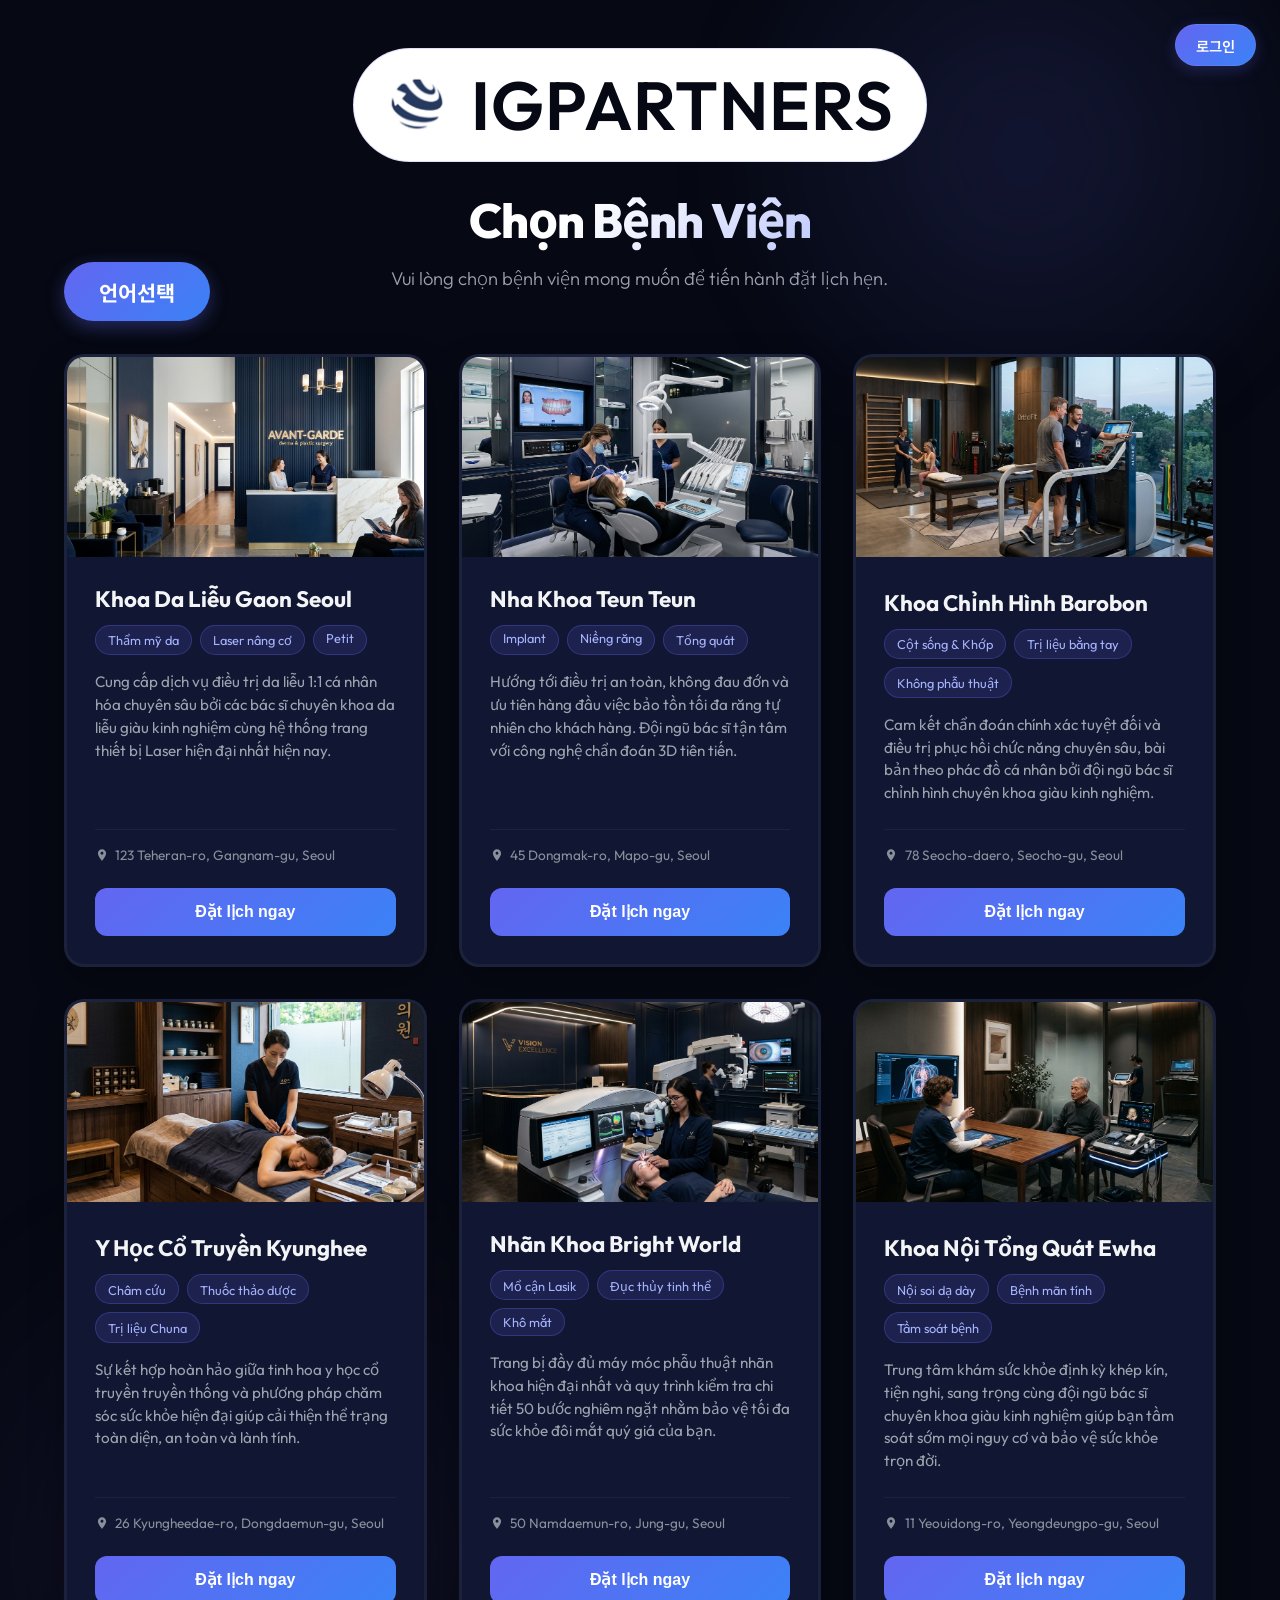
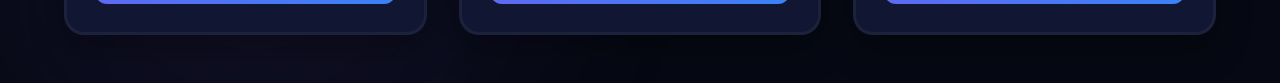
==== commit 048684b7: "feat: 모든 페이지 로그인 연동, 예약 저장 타임아웃 수정, 최고관리자 권한 UI 제어, 날짜 선택 필드 영문 포맷 및 아이콘 스타일 변경" ====
--- a/vi/index.html
+++ b/vi/index.html
@@ -25,6 +25,16 @@
   </div>
 
   <div class="container">
+    <!-- 상단 로그인/사용자 정보 영역 -->
+    <div class="auth-bar">
+      <div id="auth-user" class="auth-user" style="display: none;">
+        <img id="user-photo" src="" alt="Profile" class="user-photo">
+        <span id="user-name" class="user-name"></span>
+        <button id="btn-logout" class="btn-auth logout">로그아웃 (Logout)</button>
+      </div>
+      <button id="btn-login" class="btn-auth login">로그인</button>
+    </div>
+
     <!-- 언어선택 돌아가기 버튼 -->
     <a href="../index.html" class="back-to-lang">언어선택</a>
 
@@ -194,6 +204,7 @@
       location.href = './reservation.html';
     }
   </script>
+  <script type="module" src="/js/auth.js?v=2.0.7"></script>
 </body>
 
 </html>
--- a/css/style.css
+++ b/css/style.css
@@ -845,6 +845,55 @@
   }
 }
 
+/* date input 관련 커스텀 스타일링 (yyyy-mm-dd 표시 및 달력 아이콘 흰색 변경) */
+.form-group input[type="date"] {
+  position: relative;
+}
+
+/* Chrome, Edge 등 Webkit 브라우저용 달력 아이콘 색상 흰색 변경 */
+.form-group input[type="date"]::-webkit-calendar-picker-indicator {
+  filter: invert(1) brightness(100%);
+  cursor: pointer;
+}
+
+/* 기본 '연도-월-일' 글자 투명화하여 가려둠 */
+.form-group input[type="date"]::-webkit-datetime-edit-text,
+.form-group input[type="date"]::-webkit-datetime-edit-month-field,
+.form-group input[type="date"]::-webkit-datetime-edit-day-field,
+.form-group input[type="date"]::-webkit-datetime-edit-year-field {
+  color: transparent;
+}
+
+/* 포커스를 받았거나 유효한 값이 입력되면 원래 흰색으로 표시 */
+.form-group input[type="date"]:focus::-webkit-datetime-edit-text,
+.form-group input[type="date"]:focus::-webkit-datetime-edit-month-field,
+.form-group input[type="date"]:focus::-webkit-datetime-edit-day-field,
+.form-group input[type="date"]:focus::-webkit-datetime-edit-year-field,
+.form-group input[type="date"]:valid::-webkit-datetime-edit-text,
+.form-group input[type="date"]:valid::-webkit-datetime-edit-month-field,
+.form-group input[type="date"]:valid::-webkit-datetime-edit-day-field,
+.form-group input[type="date"]:valid::-webkit-datetime-edit-year-field {
+  color: #ffffff;
+}
+
+/* yyyy-mm-dd 영문 텍스트 플레이스홀더를 가상 요소로 띄움 */
+.form-group input[type="date"]::before {
+  content: "yyyy-mm-dd";
+  color: rgba(255, 255, 255, 0.3);
+  position: absolute;
+  left: 1.2rem;
+  top: 50%;
+  transform: translateY(-50%);
+  pointer-events: none;
+  font-family: var(--font-display);
+}
+
+/* 포커스를 받거나 유효한 값이 입력되면 가상 플레이스홀더를 가림 */
+.form-group input[type="date"]:focus::before,
+.form-group input[type="date"]:valid::before {
+  display: none;
+}
+
 /* ==========================================================================
    12. Admin Dashboard Styles (관리자 대시보드 스타일)
    ========================================================================== */
@@ -995,6 +1044,7 @@
   font-size: 0.85rem;
   text-transform: uppercase;
   letter-spacing: 0.5px;
+  white-space: nowrap;
 }
 
 .admin-table tbody tr {
@@ -1045,16 +1095,13 @@
   border: 1px solid rgba(139, 92, 246, 0.25);
 }
 
-.col-dob, .col-res-date, .col-phone {
+.col-dob, .col-res-date, .col-phone, .col-address, .col-symptoms, .col-name {
   white-space: nowrap;
 }
 
 .col-address, .col-symptoms {
-  max-width: 180px;
   font-size: 0.85rem;
   color: var(--text-secondary);
-  word-break: break-all;
-  white-space: normal;
 }
 
 .font-bold {
@@ -1072,6 +1119,7 @@
   border-radius: 100px;
   font-size: 0.8rem;
   font-weight: 700;
+  white-space: nowrap;
 }
 
 .badge-pending {
@@ -1095,7 +1143,7 @@
 /* 액션 버튼 관리 */
 .action-wrapper {
   display: flex;
-  flex-wrap: wrap;
+  flex-wrap: nowrap;
   gap: 0.4rem;
 }
 
@@ -1107,6 +1155,7 @@
   cursor: pointer;
   border: none;
   transition: var(--transition-smooth);
+  white-space: nowrap;
 }
 
 .btn-action.confirm {
@@ -1313,4 +1362,140 @@
   font-size: 0.85rem;
   font-weight: 500;
   white-space: nowrap;
+}
+
+/* ----------------------------------
+   12. Admin Tabs & Role Management (관리자 탭 및 등급 관리 추가)
+   ---------------------------------- */
+
+.admin-tabs {
+  display: flex;
+  gap: 1rem;
+  margin-bottom: 2rem;
+  border-bottom: 1px solid rgba(255, 255, 255, 0.08);
+  padding-bottom: 0.8rem;
+}
+
+.tab-btn {
+  background: rgba(255, 255, 255, 0.02);
+  border: 1px solid rgba(255, 255, 255, 0.08);
+  color: var(--text-secondary);
+  padding: 0.75rem 1.5rem;
+  border-radius: 8px;
+  font-size: 0.95rem;
+  font-weight: 600;
+  cursor: pointer;
+  transition: var(--transition-smooth);
+}
+
+.tab-btn:hover {
+  background: rgba(99, 102, 241, 0.1);
+  border-color: rgba(99, 102, 241, 0.3);
+  color: #a5b4fc;
+}
+
+.tab-btn.active {
+  background: var(--accent-indigo);
+  border-color: var(--accent-indigo);
+  color: #ffffff;
+  box-shadow: 0 0 15px rgba(99, 102, 241, 0.4);
+}
+
+/* 등급 변경 영역 */
+.role-control-wrapper {
+  display: flex;
+  align-items: center;
+  gap: 0.5rem;
+}
+
+.select-role {
+  background: #111632;
+  border: 1px solid rgba(255, 255, 255, 0.15);
+  border-radius: 6px;
+  padding: 0.4rem 0.6rem;
+  color: #ffffff;
+  font-size: 0.85rem;
+  outline: none;
+  cursor: pointer;
+  transition: var(--transition-smooth);
+}
+
+.select-role:hover {
+  border-color: rgba(99, 102, 241, 0.4);
+}
+
+.select-role:focus {
+  border-color: var(--accent-indigo);
+}
+
+.select-role:disabled {
+  background: rgba(255, 255, 255, 0.02);
+  border-color: rgba(255, 255, 255, 0.05);
+  color: rgba(255, 255, 255, 0.3);
+  cursor: not-allowed;
+}
+
+/* 역할 라벨 뱃지 */
+.role-badge {
+  display: inline-block;
+  padding: 0.25rem 0.6rem;
+  border-radius: 4px;
+  font-size: 0.75rem;
+  font-weight: 700;
+  text-transform: uppercase;
+  white-space: nowrap;
+}
+
+.role-badge.super_admin {
+  background: rgba(239, 68, 68, 0.15);
+  color: #f87171;
+  border: 1px solid rgba(239, 68, 68, 0.3);
+}
+
+.role-badge.admin {
+  background: rgba(245, 158, 11, 0.15);
+  color: #fbbf24;
+  border: 1px solid rgba(245, 158, 11, 0.3);
+}
+
+.role-badge.partner {
+  background: rgba(16, 185, 129, 0.15);
+  color: #34d399;
+  border: 1px solid rgba(16, 185, 129, 0.3);
+}
+
+.role-badge.vip {
+  background: rgba(139, 92, 246, 0.15);
+  color: #c7d2fe;
+  border: 1px solid rgba(139, 92, 246, 0.3);
+}
+
+.role-badge.user {
+  background: rgba(255, 255, 255, 0.05);
+  color: #e5e7eb;
+  border: 1px solid rgba(255, 255, 255, 0.1);
+}
+
+.role-badge.admin_user {
+  background: rgba(59, 130, 246, 0.15);
+  color: #60a5fa;
+  border: 1px solid rgba(59, 130, 246, 0.3);
+}
+
+.role-badge.top_manager {
+  background: rgba(236, 72, 153, 0.15);
+  color: #f472b6;
+  border: 1px solid rgba(236, 72, 153, 0.3);
+}
+
+.role-badge.res_manager {
+  background: rgba(45, 212, 191, 0.15);
+  color: #2dd4bf;
+  border: 1px solid rgba(45, 212, 191, 0.3);
+}
+
+.role-badge.general {
+  background: rgba(156, 163, 175, 0.15);
+  color: #9ca3af;
+  border: 1px solid rgba(156, 163, 175, 0.3);
 }
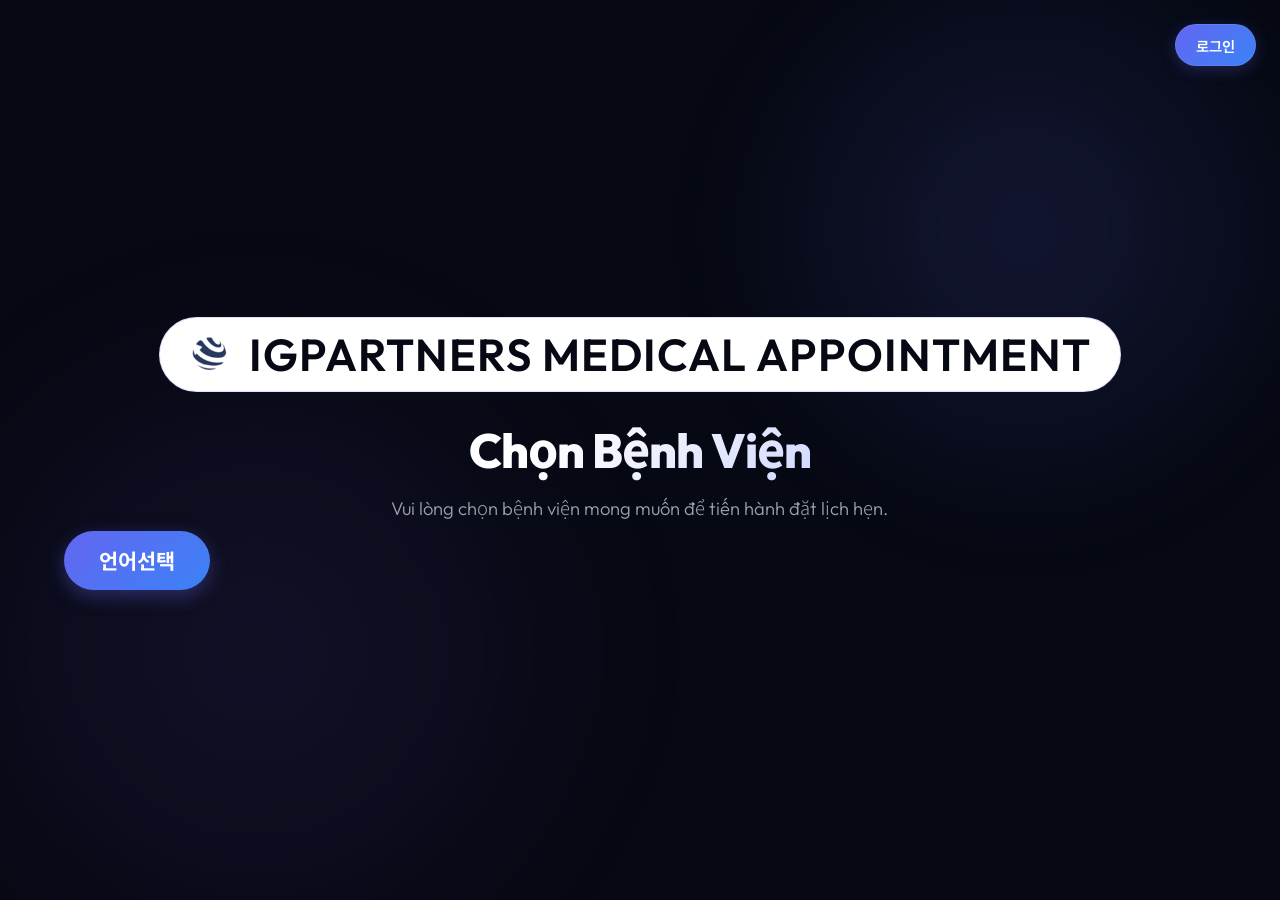
==== commit 7434e0c5: "feat: 병원 목록 동적 로드 및 관리자 페이지 신규 병원 관리 기능 추가" ====
--- a/vi/index.html
+++ b/vi/index.html
@@ -39,172 +39,18 @@
     <a href="../index.html" class="back-to-lang">언어선택</a>
 
     <header class="header">
-      <span class="brand-badge">
-        <img src="../img/logo.png" alt="Logo" class="brand-logo">IGPartners
-      </span>
+      <div id="brand-logo-container" data-text="IGPartners Medical Appointment"></div>
       <h1 class="title">Chọn Bệnh Viện</h1>
       <p class="subtitle">Vui lòng chọn bệnh viện mong muốn để tiến hành đặt lịch hẹn.</p>
     </header>
-
-    <!-- 3열 반응형 병원 그리드 영역 -->
-    <main class="clinic-grid">
-
-      <!-- 1. 서울 가온 피부과 -->
-      <article class="clinic-card">
-        <div class="clinic-img-wrapper">
-          <img class="clinic-img" src="../img/clinic_1_dermatology.png" alt="Khoa Da Liễu Gaon Seoul">
-        </div>
-        <div class="clinic-content">
-          <h2 class="clinic-title">Khoa Da Liễu Gaon Seoul</h2>
-          <div class="clinic-depts">
-            <span class="dept-badge">Thẩm mỹ da</span>
-            <span class="dept-badge">Laser nâng cơ</span>
-            <span class="dept-badge">Petit</span>
-          </div>
-          <p class="clinic-desc">Cung cấp dịch vụ điều trị da liễu 1:1 cá nhân hóa chuyên sâu bởi các bác sĩ chuyên khoa da liễu giàu kinh nghiệm cùng hệ thống trang thiết bị Laser hiện đại nhất hiện nay.</p>
-          <div class="clinic-address">
-            <svg class="address-icon" viewBox="0 0 24 24">
-              <path d="M12 2C8.13 2 5 5.13 5 9c0 5.25 7 13 7 13s7-7.75 7-13c0-3.87-3.13-7-7-7zm0 9.5c-1.38 0-2.5-1.12-2.5-2.5s1.12-2.5 2.5-2.5 2.5 1.12 2.5 2.5-1.12 2.5-2.5 2.5z"/>
-            </svg>
-            <span>123 Teheran-ro, Gangnam-gu, Seoul</span>
-          </div>
-          <button class="clinic-select-btn" onclick="selectClinic('Gaon Seoul Dermatology')">Đặt lịch ngay</button>
-        </div>
-      </article>
-
-      <!-- 2. 튼튼치과 -->
-      <article class="clinic-card">
-        <div class="clinic-img-wrapper">
-          <img class="clinic-img" src="../img/clinic_2_dental.png" alt="Nha Khoa Teun Teun">
-        </div>
-        <div class="clinic-content">
-          <h2 class="clinic-title">Nha Khoa Teun Teun</h2>
-          <div class="clinic-depts">
-            <span class="dept-badge">Implant</span>
-            <span class="dept-badge">Niềng răng</span>
-            <span class="dept-badge">Tổng quát</span>
-          </div>
-          <p class="clinic-desc">Hướng tới điều trị an toàn, không đau đớn và ưu tiên hàng đầu việc bảo tồn tối đa răng tự nhiên cho khách hàng. Đội ngũ bác sĩ tận tâm với công nghệ chẩn đoán 3D tiên tiến.</p>
-          <div class="clinic-address">
-            <svg class="address-icon" viewBox="0 0 24 24">
-              <path d="M12 2C8.13 2 5 5.13 5 9c0 5.25 7 13 7 13s7-7.75 7-13c0-3.87-3.13-7-7-7zm0 9.5c-1.38 0-2.5-1.12-2.5-2.5s1.12-2.5 2.5-2.5 2.5 1.12 2.5 2.5-1.12 2.5-2.5 2.5z"/>
-            </svg>
-            <span>45 Dongmak-ro, Mapo-gu, Seoul</span>
-          </div>
-          <button class="clinic-select-btn" onclick="selectClinic('Teun Teun Dental')">Đặt lịch ngay</button>
-        </div>
-      </article>
-
-      <!-- 3. 바로본정형외과 -->
-      <article class="clinic-card">
-        <div class="clinic-img-wrapper">
-          <img class="clinic-img" src="../img/clinic_3_ortho.png" alt="Khoa Chỉnh Hình Barobon">
-        </div>
-        <div class="clinic-content">
-          <h2 class="clinic-title">Khoa Chỉnh Hình Barobon</h2>
-          <div class="clinic-depts">
-            <span class="dept-badge">Cột sống & Khớp</span>
-            <span class="dept-badge">Trị liệu bằng tay</span>
-            <span class="dept-badge">Không phẫu thuật</span>
-          </div>
-          <p class="clinic-desc">Cam kết chẩn đoán chính xác tuyệt đối và điều trị phục hồi chức năng chuyên sâu, bài bản theo phác đồ cá nhân bởi đội ngũ bác sĩ chỉnh hình chuyên khoa giàu kinh nghiệm.</p>
-          <div class="clinic-address">
-            <svg class="address-icon" viewBox="0 0 24 24">
-              <path d="M12 2C8.13 2 5 5.13 5 9c0 5.25 7 13 7 13s7-7.75 7-13c0-3.87-3.13-7-7-7zm0 9.5c-1.38 0-2.5-1.12-2.5-2.5s1.12-2.5 2.5-2.5 2.5 1.12 2.5 2.5-1.12 2.5-2.5 2.5z"/>
-            </svg>
-            <span>78 Seocho-daero, Seocho-gu, Seoul</span>
-          </div>
-          <button class="clinic-select-btn" onclick="selectClinic('Barobon Orthopedics')">Đặt lịch ngay</button>
-        </div>
-      </article>
-
-      <!-- 4. 경희한의원 -->
-      <article class="clinic-card">
-        <div class="clinic-img-wrapper">
-          <img class="clinic-img" src="../img/clinic_4_oriental.png" alt="Phòng Khám Y Học Cổ Truyền Kyunghee">
-        </div>
-        <div class="clinic-content">
-          <h2 class="clinic-title">Y Học Cổ Truyền Kyunghee</h2>
-          <div class="clinic-depts">
-            <span class="dept-badge">Châm cứu</span>
-            <span class="dept-badge">Thuốc thảo dược</span>
-            <span class="dept-badge">Trị liệu Chuna</span>
-          </div>
-          <p class="clinic-desc">Sự kết hợp hoàn hảo giữa tinh hoa y học cổ truyền truyền thống và phương pháp chăm sóc sức khỏe hiện đại giúp cải thiện thể trạng toàn diện, an toàn và lành tính.</p>
-          <div class="clinic-address">
-            <svg class="address-icon" viewBox="0 0 24 24">
-              <path d="M12 2C8.13 2 5 5.13 5 9c0 5.25 7 13 7 13s7-7.75 7-13c0-3.87-3.13-7-7-7zm0 9.5c-1.38 0-2.5-1.12-2.5-2.5s1.12-2.5 2.5-2.5 2.5 1.12 2.5 2.5-1.12 2.5-2.5 2.5z"/>
-            </svg>
-            <span>26 Kyungheedae-ro, Dongdaemun-gu, Seoul</span>
-          </div>
-          <button class="clinic-select-btn" onclick="selectClinic('Kyunghee Oriental Medicine')">Đặt lịch ngay</button>
-        </div>
-      </article>
-
-      <!-- 5. 밝은나라안과 -->
-      <article class="clinic-card">
-        <div class="clinic-img-wrapper">
-          <img class="clinic-img" src="../img/clinic_5_eye.png" alt="Nhãn Khoa Bright World">
-        </div>
-        <div class="clinic-content">
-          <h2 class="clinic-title">Nhãn Khoa Bright World</h2>
-          <div class="clinic-depts">
-            <span class="dept-badge">Mổ cận Lasik</span>
-            <span class="dept-badge">Đục thủy tinh thể</span>
-            <span class="dept-badge">Khô mắt</span>
-          </div>
-          <p class="clinic-desc">Trang bị đầy đủ máy móc phẫu thuật nhãn khoa hiện đại nhất và quy trình kiểm tra chi tiết 50 bước nghiêm ngặt nhằm bảo vệ tối đa sức khỏe đôi mắt quý giá của bạn.</p>
-          <div class="clinic-address">
-            <svg class="address-icon" viewBox="0 0 24 24">
-              <path d="M12 2C8.13 2 5 5.13 5 9c0 5.25 7 13 7 13s7-7.75 7-13c0-3.87-3.13-7-7-7zm0 9.5c-1.38 0-2.5-1.12-2.5-2.5s1.12-2.5 2.5-2.5 2.5 1.12 2.5 2.5-1.12 2.5-2.5 2.5z"/>
-            </svg>
-            <span>50 Namdaemun-ro, Jung-gu, Seoul</span>
-          </div>
-          <button class="clinic-select-btn" onclick="selectClinic('Bright World Eye Clinic')">Đặt lịch ngay</button>
-        </div>
-      </article>
-
-      <!-- 6. 이화종합검진내과 -->
-      <article class="clinic-card">
-        <div class="clinic-img-wrapper">
-          <img class="clinic-img" src="../img/clinic_6_internal.png" alt="Khoa Nội & Khám Sức Khỏe Tổng Quát Ewha">
-        </div>
-        <div class="clinic-content">
-          <h2 class="clinic-title">Khoa Nội Tổng Quát Ewha</h2>
-          <div class="clinic-depts">
-            <span class="dept-badge">Nội soi dạ dày</span>
-            <span class="dept-badge">Bệnh mãn tính</span>
-            <span class="dept-badge">Tầm soát bệnh</span>
-          </div>
-          <p class="clinic-desc">Trung tâm khám sức khỏe định kỳ khép kín, tiện nghi, sang trọng cùng đội ngũ bác sĩ chuyên khoa giàu kinh nghiệm giúp bạn tầm soát sớm mọi nguy cơ và bảo vệ sức khỏe trọn đời.</p>
-          <div class="clinic-address">
-            <svg class="address-icon" viewBox="0 0 24 24">
-              <path d="M12 2C8.13 2 5 5.13 5 9c0 5.25 7 13 7 13s7-7.75 7-13c0-3.87-3.13-7-7-7zm0 9.5c-1.38 0-2.5-1.12-2.5-2.5s1.12-2.5 2.5-2.5 2.5 1.12 2.5 2.5-1.12 2.5-2.5 2.5z"/>
-            </svg>
-            <span>11 Yeouidong-ro, Yeongdeungpo-gu, Seoul</span>
-          </div>
-          <button class="clinic-select-btn" onclick="selectClinic('Ewha Internal Medicine')">Đặt lịch ngay</button>
-        </div>
-      </article>
-
+    <!-- 3열 반응형 병원 그리드 영역 (Firestore에서 동적 로드) -->
+    <main class="clinic-grid" id="clinic-list-container">
     </main>
   </div>
 
-  <script>
-    /**
-     * 병원 선택 시 동작하는 함수
-     */
-    function selectClinic(clinicName) {
-      console.log("Selected Clinic:", clinicName);
-      
-      // 로컬 스토리지에 선택된 병원명 기록
-      localStorage.setItem('selected_clinic', clinicName);
-      
-      // 예약 정보 입력 폼으로 이동 처리
-      location.href = './reservation.html';
-    }
-  </script>
+  <script type="module" src="/js/clinic-loader.js?v=2.0.7"></script>
   <script type="module" src="/js/auth.js?v=2.0.7"></script>
+  <script type="module" src="/js/logo.js?v=2.0.7"></script>
 </body>
 
 </html>
--- a/css/style.css
+++ b/css/style.css
@@ -120,13 +120,13 @@
 .brand-badge {
   display: inline-flex;
   align-items: center;
-  gap: 1.5rem;
-  padding: 0.8rem 2rem;
+  gap: 1.25rem;
+  padding: 0.5rem 1.8rem;
   background: #ffffff;
   border: 1px solid rgba(99, 102, 241, 0.2);
   border-radius: 100px;
   color: var(--bg-main);
-  font-size: 4.25rem;
+  font-size: 2.8rem;
   font-weight: 600;
   letter-spacing: 1px;
   text-transform: uppercase;
@@ -307,8 +307,8 @@
 /* 중형 화면 (태블릿 가로 / 소형 데스크톱): 3열 */
 @media (max-width: 1024px) {
   .brand-badge {
-    font-size: 2.8rem;
-    padding: 0.7rem 1.75rem;
+    font-size: 2.2rem;
+    padding: 0.45rem 1.5rem;
     gap: 1rem;
   }
 
@@ -325,9 +325,9 @@
 /* 태블릿 세로 및 소형 태블릿: 2열 */
 @media (max-width: 768px) {
   .brand-badge {
-    font-size: 1.5rem;
-    padding: 0.45rem 1.1rem;
-    gap: 0.6rem;
+    font-size: 1.6rem;
+    padding: 0.35rem 1.2rem;
+    gap: 0.8rem;
   }
 
   .grid-container {
@@ -357,8 +357,8 @@
 /* 초소형 모바일 화면: 2열 유지하지만 좀 더 타이트하게 */
 @media (max-width: 480px) {
   .brand-badge {
-    font-size: 0.85rem;
-    padding: 0.35rem 0.8rem;
+    font-size: 0.95rem;
+    padding: 0.25rem 0.8rem;
     gap: 0.4rem;
   }
 
@@ -410,7 +410,8 @@
 /* 병원 글래스모피즘 카드 (3px 보더 세팅으로 레이아웃 흔들림 방지) */
 .clinic-card {
   background: #111632;
-  border: 3px solid rgba(255, 255, 255, 0.05); /* 기본 보더 굵기를 3px로 설정 */
+  border: 3px solid rgba(255, 255, 255, 0.05);
+  /* 기본 보더 굵기를 3px로 설정 */
   border-radius: 20px;
   overflow: hidden;
   box-shadow: 0 15px 35px rgba(0, 0, 0, 0.3);
@@ -422,8 +423,10 @@
 
 .clinic-card:hover {
   transform: translateY(-8px);
-  border-color: rgba(99, 102, 241, 0.55); /* 3배 두꺼워진 테두리 하이라이트 적용 */
-  background: #2b3361; /* 언어선택 카드의 호버 배경 밝기와 통일 */
+  border-color: rgba(99, 102, 241, 0.55);
+  /* 3배 두꺼워진 테두리 하이라이트 적용 */
+  background: #2b3361;
+  /* 언어선택 카드의 호버 배경 밝기와 통일 */
   box-shadow: 0 20px 40px rgba(99, 102, 241, 0.25);
 }
 
@@ -496,9 +499,15 @@
   display: flex;
   align-items: center;
   gap: 0.4rem;
-  margin-top: auto;
   padding-top: 1rem;
   border-top: 1px solid rgba(255, 255, 255, 0.05);
+  cursor: pointer;
+  transition: var(--transition-smooth);
+}
+
+.clinic-address-link:hover .clinic-address {
+  color: #a5b4fc;
+  text-decoration: underline;
 }
 
 .address-icon {
@@ -554,16 +563,19 @@
 .back-to-lang {
   position: absolute;
   left: 0;
-  top: 16.4rem; /* 'Vui lòng chọn bệnh viện...' 부제목 라인과 수직 정렬 라인 맞춤 */
+  top: 16.4rem;
+  /* 'Vui lòng chọn bệnh viện...' 부제목 라인과 수직 정렬 라인 맞춤 */
   display: inline-flex;
   align-items: center;
   justify-content: center;
-  padding: 0.9rem 2.2rem; /* 1.5배 가량 넉넉한 크기로 스케일업 */
+  padding: 0.9rem 2.2rem;
+  /* 1.5배 가량 넉넉한 크기로 스케일업 */
   background: linear-gradient(135deg, var(--accent-indigo) 0%, var(--accent-blue) 100%);
   border: none;
   border-radius: 100px;
   color: #ffffff;
-  font-size: 1.3rem; /* 1.5배 가량 큰 폰트로 스케일업 */
+  font-size: 1.3rem;
+  /* 1.5배 가량 큰 폰트로 스케일업 */
   font-weight: 700;
   text-decoration: none;
   transition: var(--transition-smooth);
@@ -741,11 +753,11 @@
   transition: var(--transition-smooth);
 }
 
-.checkbox-container:hover input ~ .checkmark {
+.checkbox-container:hover input~.checkmark {
   border-color: var(--accent-indigo);
 }
 
-.checkbox-container input:checked ~ .checkmark {
+.checkbox-container input:checked~.checkmark {
   background-color: var(--accent-indigo);
   border-color: var(--accent-indigo);
 }
@@ -756,7 +768,7 @@
   display: none;
 }
 
-.checkbox-container input:checked ~ .checkmark:after {
+.checkbox-container input:checked~.checkmark:after {
   display: block;
 }
 
@@ -808,6 +820,7 @@
   background: linear-gradient(135deg, #7477f3 0%, #4f8ff7 100%);
   box-shadow: 0 8px 22px rgba(99, 102, 241, 0.45);
   transform: translateY(-2px);
+  filter: brightness(1.25);
 }
 
 .btn-primary:disabled {
@@ -820,26 +833,30 @@
 
 .btn-secondary {
   background: rgba(255, 255, 255, 0.05);
-  border: 1px solid rgba(255, 255, 255, 0.1);
+  border: 1px solid rgba(0, 243, 255, 0.3);
   color: var(--text-primary);
 }
 
 .btn-secondary:hover {
-  background: rgba(255, 255, 255, 0.1);
-  border-color: rgba(255, 255, 255, 0.2);
+  background: rgba(255, 255, 255, 0.15);
+  border-color: #00f3ff;
   transform: translateY(-2px);
+  box-shadow: 0 0 10px rgba(0, 243, 255, 0.3);
 }
 
 @media (max-width: 640px) {
   .form-container {
     padding: 1.75rem;
   }
+
   .form-grid {
     grid-template-columns: 1fr;
   }
+
   .form-group.full-width {
     grid-column: span 1;
   }
+
   .form-actions {
     flex-direction: column-reverse;
   }
@@ -916,7 +933,7 @@
 
 .stat-card {
   background: #111632;
-  border: 2px solid rgba(255, 255, 255, 0.05);
+  border: 2px solid rgba(0, 243, 255, 0.3);
   border-radius: 18px;
   padding: 1.5rem;
   display: flex;
@@ -925,6 +942,12 @@
   box-shadow: 0 10px 25px rgba(0, 0, 0, 0.25);
   position: relative;
   overflow: hidden;
+  transition: var(--transition-smooth);
+}
+
+.stat-card:hover {
+  filter: brightness(1.2);
+  border-color: rgba(0, 243, 255, 0.6);
 }
 
 /* 통계 카드 왼쪽 컬러 바 지시자 */
@@ -939,15 +962,18 @@
 }
 
 .stat-card.pending::before {
-  background-color: #f59e0b; /* 주황색 */
+  background-color: #f59e0b;
+  /* 주황색 */
 }
 
 .stat-card.confirmed::before {
-  background-color: #10b981; /* 녹색 */
+  background-color: #10b981;
+  /* 녹색 */
 }
 
 .stat-card.cancelled::before {
-  background-color: #ef4444; /* 빨간색 */
+  background-color: #ef4444;
+  /* 빨간색 */
 }
 
 .stat-title {
@@ -966,7 +992,7 @@
 .admin-main {
   width: 100%;
   background: #111632;
-  border: 2px solid rgba(255, 255, 255, 0.05);
+  border: 2px solid rgba(0, 243, 255, 0.4);
   border-radius: 20px;
   padding: 2rem;
   box-shadow: 0 15px 35px rgba(0, 0, 0, 0.3);
@@ -979,7 +1005,7 @@
   justify-content: space-between;
   align-items: center;
   margin-bottom: 1.5rem;
-  border-bottom: 1px solid rgba(255, 255, 255, 0.05);
+  border-bottom: 1px solid rgba(0, 243, 255, 0.2);
   padding-bottom: 1rem;
 }
 
@@ -1033,12 +1059,12 @@
 .admin-table th,
 .admin-table td {
   padding: 1.1rem 1rem;
-  border-bottom: 1px solid rgba(255, 255, 255, 0.05);
+  border-bottom: 1px solid rgba(0, 243, 255, 0.25);
   vertical-align: middle;
 }
 
 .admin-table th {
-  background-color: rgba(255, 255, 255, 0.02);
+  background-color: rgba(0, 243, 255, 0.05);
   font-weight: 700;
   color: var(--text-secondary);
   font-size: 0.85rem;
@@ -1052,7 +1078,8 @@
 }
 
 .admin-table tbody tr:hover {
-  background-color: rgba(255, 255, 255, 0.02);
+  background-color: rgba(255, 255, 255, 0.04);
+  filter: brightness(1.15);
 }
 
 /* 테이블 각 컬럼 너비 조정 대비 및 스타일 */
@@ -1095,11 +1122,17 @@
   border: 1px solid rgba(139, 92, 246, 0.25);
 }
 
-.col-dob, .col-res-date, .col-phone, .col-address, .col-symptoms, .col-name {
+.col-dob,
+.col-res-date,
+.col-phone,
+.col-address,
+.col-symptoms,
+.col-name {
   white-space: nowrap;
 }
 
-.col-address, .col-symptoms {
+.col-address,
+.col-symptoms {
   font-size: 0.85rem;
   color: var(--text-secondary);
 }
@@ -1165,6 +1198,7 @@
 
 .btn-action.confirm:hover {
   background-color: #059669;
+  filter: brightness(1.25);
 }
 
 .btn-action.cancel {
@@ -1174,16 +1208,18 @@
 
 .btn-action.cancel:hover {
   background-color: #dc2626;
+  filter: brightness(1.25);
 }
 
 .btn-action.pending {
   background-color: rgba(255, 255, 255, 0.08);
   color: #ffffff;
-  border: 1px solid rgba(255, 255, 255, 0.15);
+  border: 1px solid rgba(0, 243, 255, 0.3);
 }
 
 .btn-action.pending:hover {
-  background-color: rgba(255, 255, 255, 0.15);
+  background-color: rgba(255, 255, 255, 0.2);
+  border-color: #00f3ff;
 }
 
 .btn-action.delete {
@@ -1193,7 +1229,8 @@
 }
 
 .btn-action.delete:hover {
-  background-color: rgba(239, 68, 68, 0.1);
+  background-color: rgba(239, 68, 68, 0.2);
+  filter: brightness(1.2);
 }
 
 /* 로딩, 에러, 공백 행 처리 */
@@ -1222,9 +1259,11 @@
   .admin-stats {
     grid-template-columns: 1fr;
   }
+
   .admin-main {
     padding: 1rem;
   }
+
   .table-controls {
     flex-direction: column;
     align-items: flex-start;
@@ -1338,13 +1377,16 @@
     justify-content: center;
     width: 100%;
   }
+
   .btn-auth {
     padding: 0.5rem 1.2rem;
     font-size: 0.85rem;
   }
+
   .auth-user {
     padding: 0.35rem 0.4rem 0.35rem 0.8rem;
   }
+
   .user-photo {
     width: 28px;
     height: 28px;
@@ -1372,13 +1414,13 @@
   display: flex;
   gap: 1rem;
   margin-bottom: 2rem;
-  border-bottom: 1px solid rgba(255, 255, 255, 0.08);
+  border-bottom: 1px solid rgba(0, 243, 255, 0.2);
   padding-bottom: 0.8rem;
 }
 
 .tab-btn {
   background: rgba(255, 255, 255, 0.02);
-  border: 1px solid rgba(255, 255, 255, 0.08);
+  border: 1px solid rgba(0, 243, 255, 0.3);
   color: var(--text-secondary);
   padding: 0.75rem 1.5rem;
   border-radius: 8px;
@@ -1389,16 +1431,16 @@
 }
 
 .tab-btn:hover {
-  background: rgba(99, 102, 241, 0.1);
-  border-color: rgba(99, 102, 241, 0.3);
-  color: #a5b4fc;
+  background: rgba(0, 243, 255, 0.15);
+  border-color: #00f3ff;
+  color: #00f3ff;
 }
 
 .tab-btn.active {
-  background: var(--accent-indigo);
-  border-color: var(--accent-indigo);
-  color: #ffffff;
-  box-shadow: 0 0 15px rgba(99, 102, 241, 0.4);
+  background: #00f3ff;
+  border-color: #00f3ff;
+  color: #111632;
+  box-shadow: 0 0 15px rgba(0, 243, 255, 0.5);
 }
 
 /* 등급 변경 영역 */
@@ -1410,7 +1452,7 @@
 
 .select-role {
   background: #111632;
-  border: 1px solid rgba(255, 255, 255, 0.15);
+  border: 1px solid rgba(0, 243, 255, 0.3);
   border-radius: 6px;
   padding: 0.4rem 0.6rem;
   color: #ffffff;
@@ -1421,12 +1463,15 @@
 }
 
 .select-role:hover {
-  border-color: rgba(99, 102, 241, 0.4);
+  border-color: #00f3ff;
+  background: #1c2244;
 }
 
 .select-role:focus {
-  border-color: var(--accent-indigo);
-}
+  border-color: #00f3ff;
+}
+
+
 
 .select-role:disabled {
   background: rgba(255, 255, 255, 0.02);
@@ -1498,4 +1543,75 @@
   background: rgba(156, 163, 175, 0.15);
   color: #9ca3af;
   border: 1px solid rgba(156, 163, 175, 0.3);
+}
+
+/* 병원 관리 레이아웃 및 폼 스타일 */
+.admin-clinic-layout {
+  display: grid;
+  grid-template-columns: 1fr 2fr;
+  gap: 2rem;
+  align-items: start;
+}
+
+.clinic-form-section,
+.clinic-list-section {
+  background: #111632;
+  border: 2px solid rgba(0, 243, 255, 0.4);
+  border-radius: 20px;
+  padding: 2rem;
+  box-shadow: 0 10px 30px rgba(0, 0, 0, 0.3);
+}
+
+.admin-clinic-form {
+  display: flex;
+  flex-direction: column;
+  gap: 1.25rem;
+}
+
+.admin-clinic-form .form-group {
+  display: flex;
+  flex-direction: column;
+  gap: 0.5rem;
+}
+
+.admin-clinic-form .form-group label {
+  font-size: 0.9rem;
+  font-weight: 600;
+  color: #e5e7eb;
+}
+
+.admin-clinic-form .form-group label .required {
+  color: #ef4444;
+}
+
+.admin-clinic-form .form-group input,
+.admin-clinic-form .form-group textarea {
+  background: #181d3a;
+  border: 1px solid rgba(0, 243, 255, 0.3);
+  border-radius: 8px;
+  padding: 0.8rem 1rem;
+  font-size: 0.95rem;
+  color: #ffffff;
+  outline: none;
+  transition: var(--transition-smooth);
+}
+
+.admin-clinic-form .form-group input:hover,
+.admin-clinic-form .form-group textarea:hover {
+  border-color: rgba(0, 243, 255, 0.6);
+  background: #1c2244;
+}
+
+.admin-clinic-form .form-group input:focus,
+.admin-clinic-form .form-group textarea:focus {
+  border-color: #00f3ff;
+  background: #1c2244;
+  box-shadow: 0 0 10px rgba(0, 243, 255, 0.4);
+}
+
+@media (max-width: 1024px) {
+  .admin-clinic-layout {
+    grid-template-columns: 1fr;
+    gap: 1.5rem;
+  }
 }
